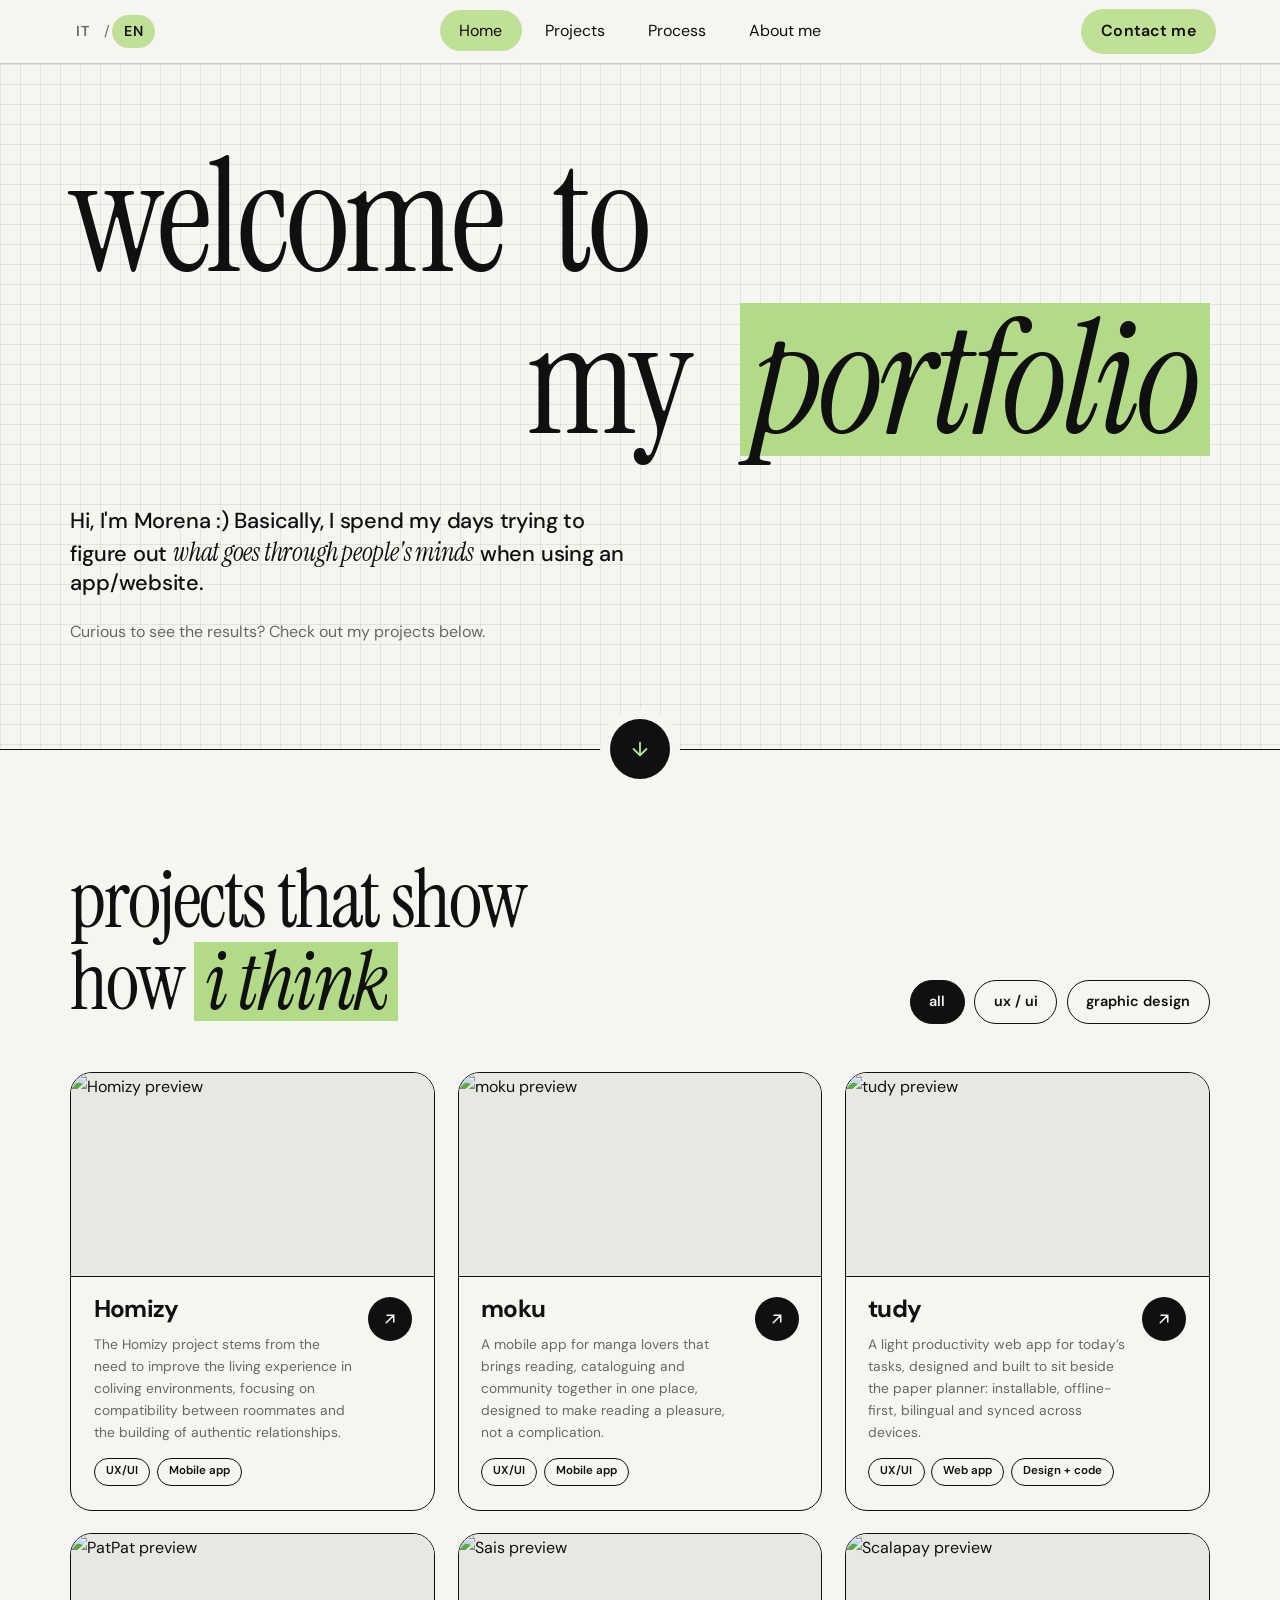
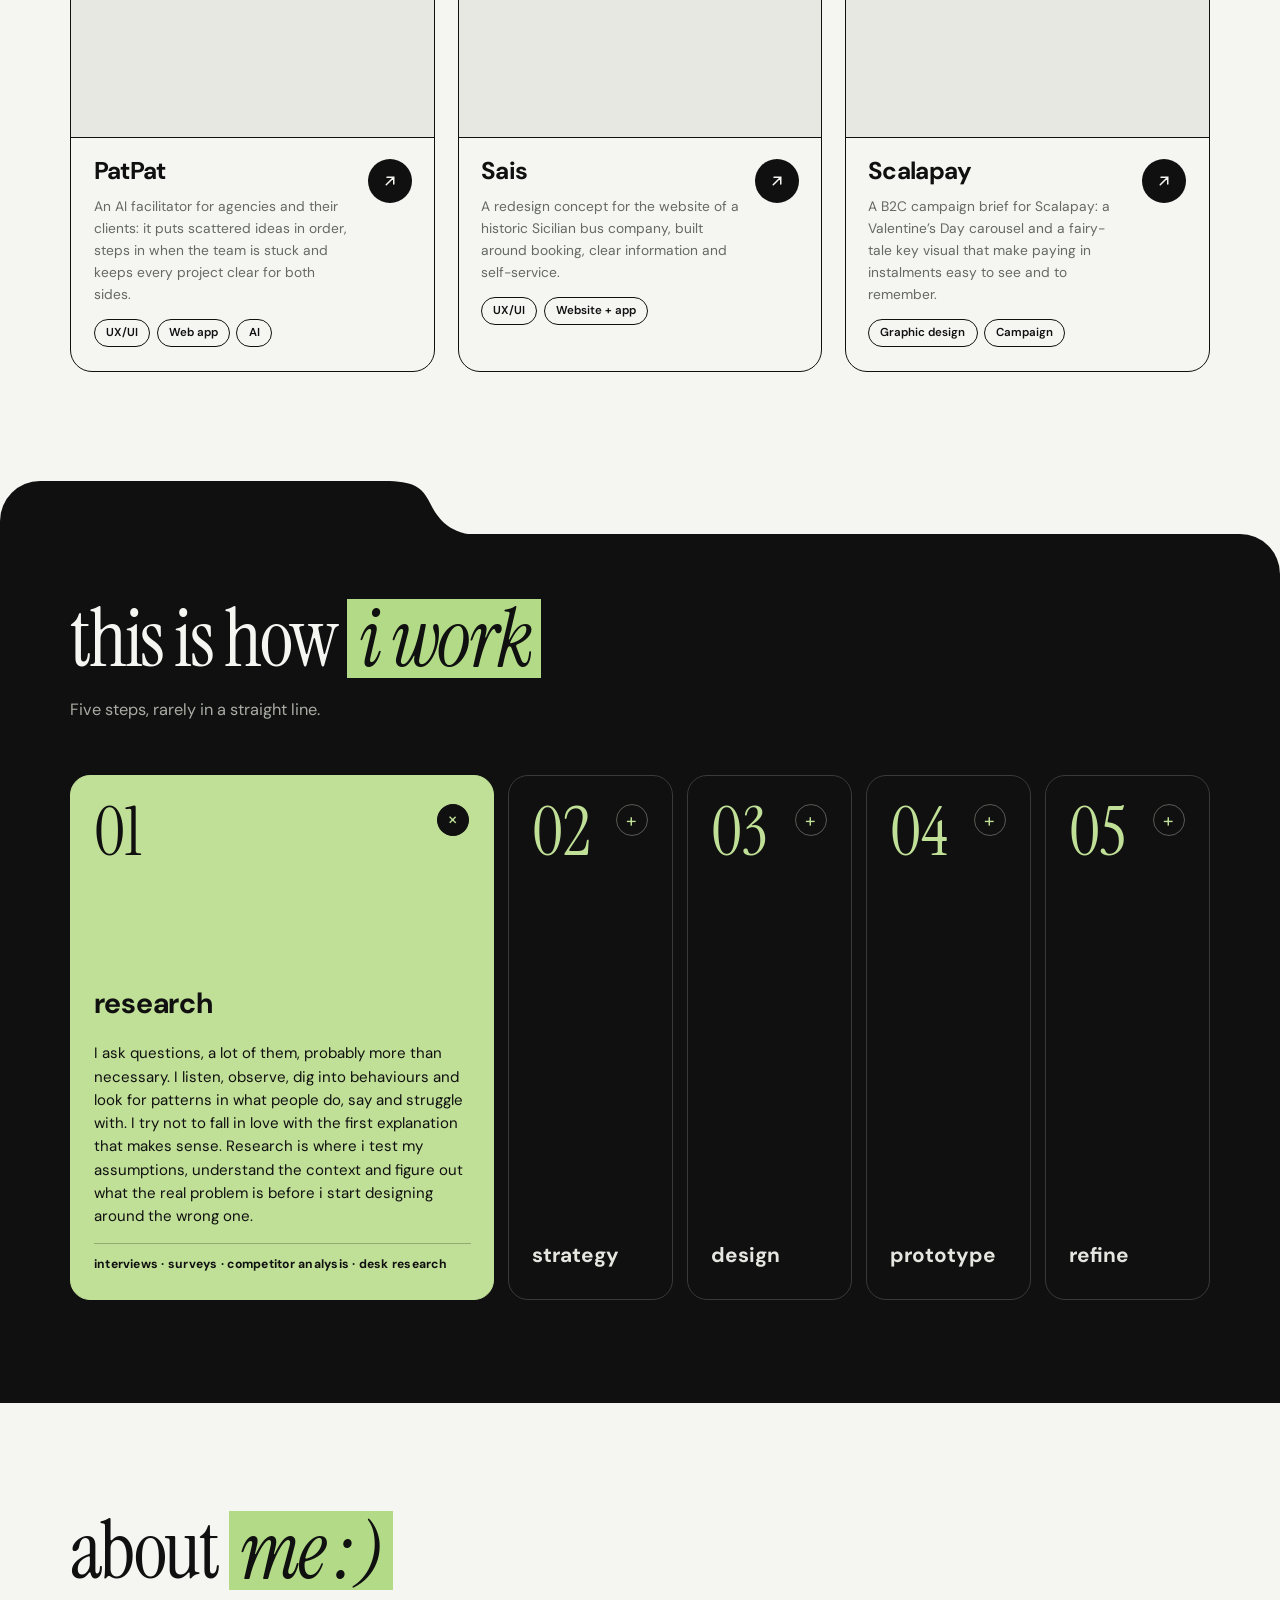
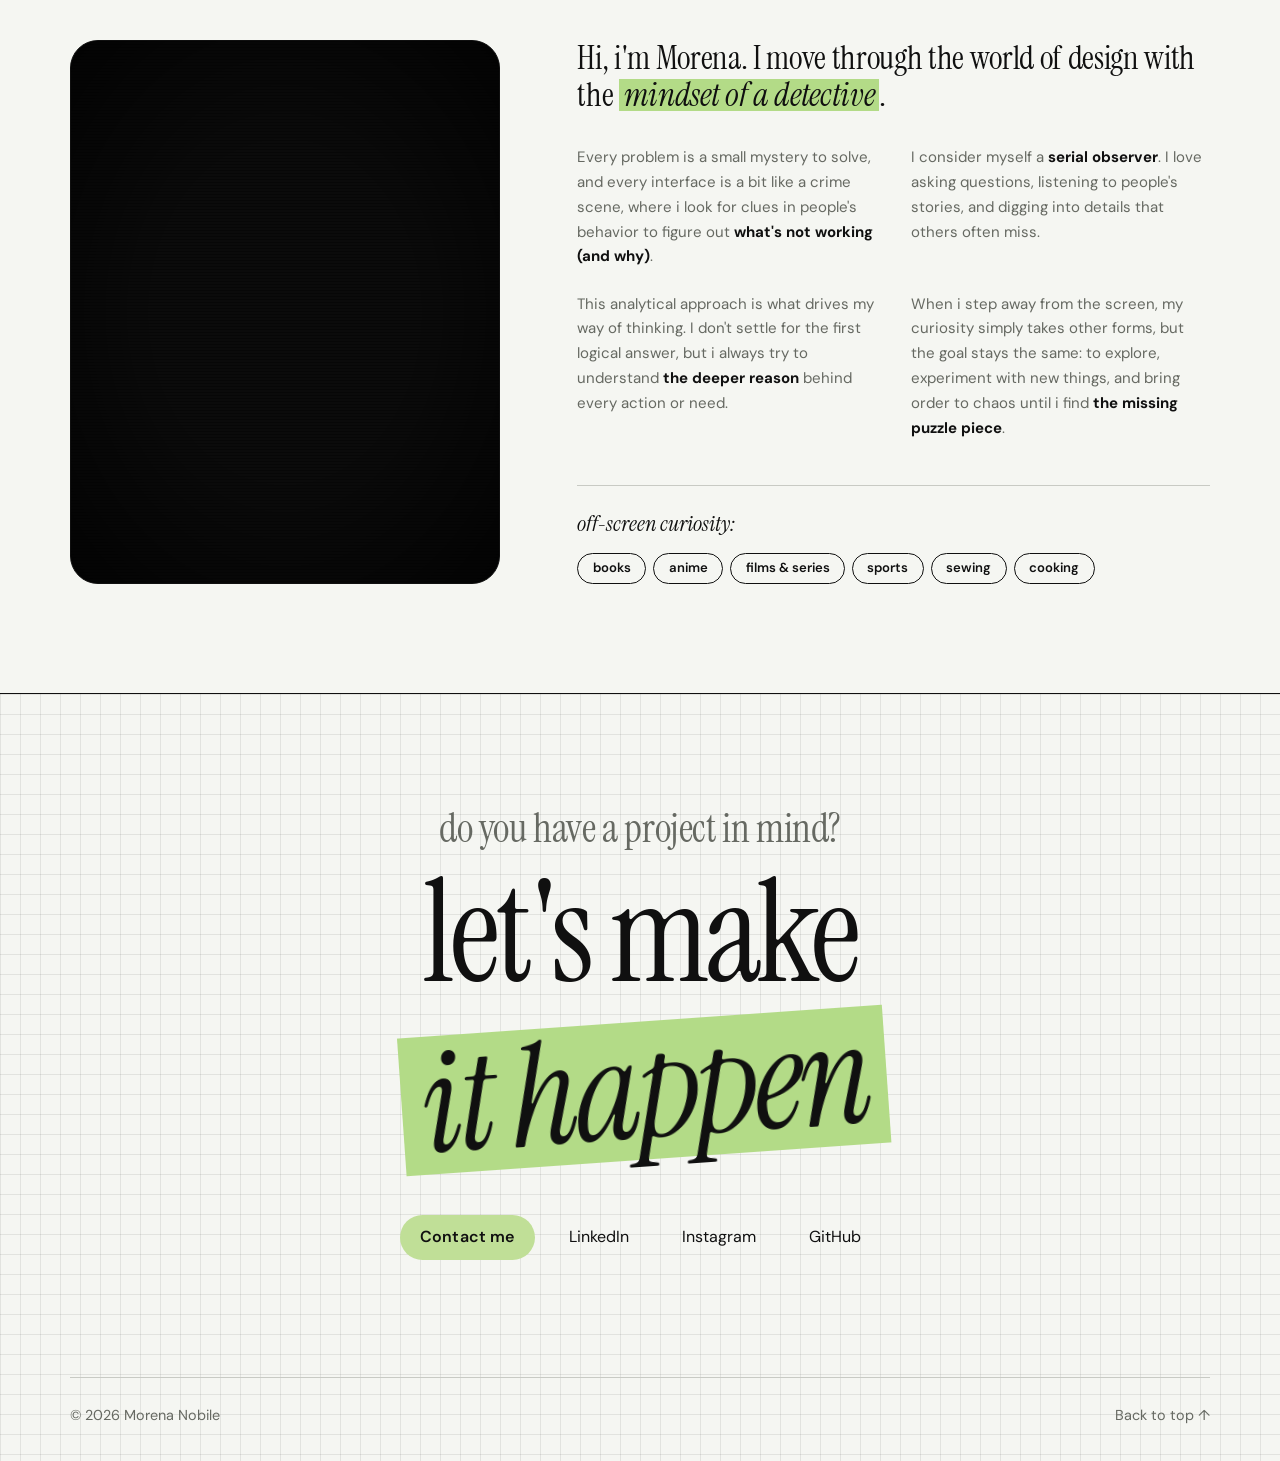
==== index.html @ b13e0099 "Add files via upload" ====
<!doctype html>
<html lang="en">

<head>
  <meta charset="utf-8">
  <meta name="viewport" content="width=device-width, initial-scale=1">
  <meta name="description" content="Morena Nobile's portfolio, UX/UI Designer." data-it-content="Portfolio di Morena Nobile, UX/UI Designer.">
  <title data-it="Morena Nobile — UX/UI Designer">Morena Nobile — UX/UI Designer</title>
  <link rel="preconnect" href="https://fonts.googleapis.com">
  <link rel="preconnect" href="https://fonts.gstatic.com" crossorigin>
  <link
    href="https://fonts.googleapis.com/css2?family=DM+Sans:ital,opsz,wght@0,9..40,100..1000;1,9..40,100..1000&family=Instrument+Serif:ital@0;1&family=Playfair+Display:ital,wght@0,400..900;1,400..900&display=swap"
    rel="stylesheet">
  <link rel="stylesheet" href="style.css">
  <script src="lang.js"></script>
  <script src="script.js" defer></script>
</head>

<body id="top" class="home">
  <a class="skip-link" href="#main" data-it="Vai al contenuto">Skip to content</a>

  <header class="site-header">
    <nav aria-label="Main navigation" data-it-aria-label="Navigazione principale">
      <a href="#top" class="is-active">Home</a>
      <a href="#work" data-it="Progetti">Projects</a>
      <a href="#process" data-it="Processo">Process</a>
      <a href="#about" data-it="Chi sono">About me</a>
    </nav>
    <a href="contact.html" class="button button-small" data-it="Contattami">Contact me</a>
  </header>

  <main id="main">

    <!-- ==================== HERO ==================== -->
    <section class="h-hero" aria-labelledby="hero-title">
      <h1 id="hero-title">
        <span class="h-line" data-it="benvenuti nel">welcome to</span>
        <span class="h-line h-line--right" data-it="mio &lt;span class=&quot;h-mark&quot;&gt;portfolio&lt;/span&gt;">my <span class="h-mark">portfolio</span></span>
      </h1>

      <div class="h-hero-sub">
        <p class="h-lead" data-it="Ciao, sono Morena :) In pratica passo le giornate a cercare di capire &lt;em&gt;cosa passa per la testa delle persone&lt;/em&gt; quando usano un&#x27;app o un sito.">Hi, I'm Morena :) Basically, I spend my days trying to figure out <em>what goes through
            people's minds</em> when using an app/website.</p>
        <p class="h-small" data-it="Vuoi vedere i risultati? Dai un&#x27;occhiata ai miei progetti qui sotto.">Curious to see the results? Check out my projects below.</p>
      </div>

      <a href="#work" class="h-scroll" aria-label="Go to projects" data-it-aria-label="Vai ai progetti">
        <svg viewBox="0 0 24 24" fill="none" stroke="currentColor" stroke-width="2" stroke-linecap="round"
          stroke-linejoin="round" aria-hidden="true">
          <path d="M12 5v14M5 12l7 7 7-7" />
        </svg>
      </a>
    </section>

    <!-- ==================== PROGETTI ==================== -->
    <section class="h-projects" id="work" aria-labelledby="work-title">
      <div class="h-head h-reveal">
        <h2 class="h-title" id="work-title" data-it="progetti che mostrano&lt;br&gt;come &lt;span class=&quot;h-mark&quot;&gt;penso&lt;/span&gt;">projects that show<br>how <span class="h-mark">i think</span></h2>
        <div class="h-filters" role="group" aria-label="Filter projects" data-it-aria-label="Filtra i progetti">
          <button class="h-filter is-active" data-filter="all" aria-pressed="true" data-it="tutti">all</button>
          <button class="h-filter" data-filter="ux-ui" aria-pressed="false">ux / ui</button>
          <button class="h-filter" data-filter="graphic-design" aria-pressed="false">graphic design</button>
        </div>
      </div>

      <div class="h-grid">
        <!-- 1. Homizy -->
        <a class="h-card h-reveal" href="project-detail.html" data-category="ux-ui">
          <div class="h-card-media"><img src="assets/homizy.webp" alt="Homizy preview" data-it-alt="Anteprima Homizy" loading="lazy"></div>
          <div class="h-card-info">
            <div>
              <h3>Homizy</h3>
              <p data-it="Il progetto Homizy nasce dall&#x27;esigenza di migliorare l&#x27;esperienza abitativa negli spazi di coliving, puntando sulla compatibilità tra coinquilini e sulla costruzione di relazioni autentiche.">The Homizy project stems from the need to improve the living experience in coliving environments,
                focusing on compatibility between roommates and the building of authentic relationships.</p>
              <div class="h-tags"><span>UX/UI</span><span data-it="App mobile">Mobile app</span></div>
            </div>
            <span class="h-arrow" aria-hidden="true"><svg viewBox="0 0 24 24" fill="none" stroke="currentColor"
                stroke-width="2" stroke-linecap="round"><path d="M7 17 17 7M8 7h9v9" /></svg></span>
          </div>
        </a>

        <!-- 2. moku -->
        <a class="h-card h-reveal" href="moku-detail.html" data-category="ux-ui">
          <div class="h-card-media"><img src="assets/moku.webp" alt="moku preview" data-it-alt="Anteprima moku" loading="lazy"></div>
          <div class="h-card-info">
            <div>
              <h3>moku</h3>
              <p data-it="Un&#x27;app mobile per gli amanti dei manga che riunisce lettura, catalogazione e community in un unico posto, pensata per rendere la lettura un piacere, non una complicazione.">A mobile app for manga lovers that brings reading, cataloguing and community together in one place,
                designed to make reading a pleasure, not a complication.</p>
              <div class="h-tags"><span>UX/UI</span><span data-it="App mobile">Mobile app</span></div>
            </div>
            <span class="h-arrow" aria-hidden="true"><svg viewBox="0 0 24 24" fill="none" stroke="currentColor"
                stroke-width="2" stroke-linecap="round"><path d="M7 17 17 7M8 7h9v9" /></svg></span>
          </div>
        </a>

        <!-- 3. tudy -->
        <a class="h-card h-reveal" href="tudy-detail.html" data-category="ux-ui">
          <div class="h-card-media"><img src="assets/tudy.webp" alt="tudy preview" data-it-alt="Anteprima tudy" loading="lazy"></div>
          <div class="h-card-info">
            <div>
              <h3>tudy</h3>
              <p data-it="Una web app leggera per le attività della giornata, progettata e sviluppata per affiancare l&#x27;agenda cartacea: installabile, offline-first, bilingue e sincronizzata su tutti i dispositivi.">A light productivity web app for today’s tasks, designed and built to sit beside the paper planner:
                installable, offline-first, bilingual and synced across devices.</p>
              <div class="h-tags"><span>UX/UI</span><span>Web app</span><span data-it="Design + codice">Design + code</span></div>
            </div>
            <span class="h-arrow" aria-hidden="true"><svg viewBox="0 0 24 24" fill="none" stroke="currentColor"
                stroke-width="2" stroke-linecap="round"><path d="M7 17 17 7M8 7h9v9" /></svg></span>
          </div>
        </a>

        <!-- 4. PatPat -->
        <a class="h-card h-reveal" href="patpat-detail.html" data-category="ux-ui">
          <div class="h-card-media"><img src="assets/patpat.webp" alt="PatPat preview" data-it-alt="Anteprima PatPat" loading="lazy"></div>
          <div class="h-card-info">
            <div>
              <h3>PatPat</h3>
              <p data-it="Un facilitatore AI per agenzie e clienti: mette in ordine le idee sparse, interviene quando il team è bloccato e mantiene ogni progetto chiaro per entrambe le parti.">An AI facilitator for agencies and their clients: it puts scattered ideas in order, steps in when the
                team is stuck and keeps every project clear for both sides.</p>
              <div class="h-tags"><span>UX/UI</span><span>Web app</span><span>AI</span></div>
            </div>
            <span class="h-arrow" aria-hidden="true"><svg viewBox="0 0 24 24" fill="none" stroke="currentColor"
                stroke-width="2" stroke-linecap="round"><path d="M7 17 17 7M8 7h9v9" /></svg></span>
          </div>
        </a>

        <!-- 5. Sais -->
        <a class="h-card h-reveal" href="sais-detail.html" data-category="ux-ui">
          <div class="h-card-media"><img src="assets/sais.webp" alt="Sais preview" data-it-alt="Anteprima Sais" loading="lazy"></div>
          <div class="h-card-info">
            <div>
              <h3>Sais</h3>
              <p data-it="Un concept di redesign per il sito di una storica azienda siciliana di autobus, costruito attorno a prenotazione, informazioni chiare e self-service.">A redesign concept for the website of a historic Sicilian bus company, built around booking, clear
                information and self-service.</p>
              <div class="h-tags"><span>UX/UI</span><span data-it="Sito + app">Website + app</span></div>
            </div>
            <span class="h-arrow" aria-hidden="true"><svg viewBox="0 0 24 24" fill="none" stroke="currentColor"
                stroke-width="2" stroke-linecap="round"><path d="M7 17 17 7M8 7h9v9" /></svg></span>
          </div>
        </a>

        <!-- 6. Scalapay -->
        <a class="h-card h-reveal" href="scalapay-detail.html" data-category="graphic-design">
          <div class="h-card-media"><img src="assets/scalapay.webp" alt="Scalapay preview" data-it-alt="Anteprima Scalapay" loading="lazy"></div>
          <div class="h-card-info">
            <div>
              <h3>Scalapay</h3>
              <p data-it="Un brief per una campagna B2C di Scalapay: un carosello per San Valentino e un key visual fiabesco che rendono il pagamento a rate facile da vedere e da ricordare.">A B2C campaign brief for Scalapay: a Valentine’s Day carousel and a fairy-tale key visual that make
                paying in instalments easy to see and to remember.</p>
              <div class="h-tags"><span>Graphic design</span><span data-it="Campagna">Campaign</span></div>
            </div>
            <span class="h-arrow" aria-hidden="true"><svg viewBox="0 0 24 24" fill="none" stroke="currentColor"
                stroke-width="2" stroke-linecap="round"><path d="M7 17 17 7M8 7h9v9" /></svg></span>
          </div>
        </a>
      </div>
    </section>

    <!-- ==================== PROCESSO ==================== -->
    <div class="h-process-wrap" id="process">
      <div class="h-folder-tab" aria-hidden="true"><svg viewBox="0 0 96 54" preserveAspectRatio="none"><path d="M0 0C30 0 38 6 46 22S66 54 96 54H0Z"/></svg></div>
      <section class="h-process" aria-labelledby="process-title">
        <h2 class="h-title h-reveal" id="process-title" data-it="ecco come &lt;span class=&quot;h-mark&quot;&gt;lavoro&lt;/span&gt;">this is how <span class="h-mark">i work</span></h2>
        <p class="h-process-lead h-reveal" data-it="Cinque passaggi, quasi mai in linea retta.">Five steps, rarely in a straight line.</p>

        <div class="h-steps">
          <button class="h-step is-open" aria-expanded="true">
            <span class="h-step-icon" aria-hidden="true">+</span>
            <span class="h-step-num">01</span>
            <span class="h-step-body">
              <span class="h-step-name" data-it="ricerca">research</span>
              <span class="h-step-text" data-it="Faccio domande, tante, probabilmente più del necessario. Ascolto, osservo, scavo nei comportamenti e cerco schemi in quello che le persone fanno, dicono e in ciò che le mette in difficoltà. Cerco di non innamorarmi della prima spiegazione che sembra avere senso. La ricerca è il momento in cui metto alla prova le mie ipotesi, capisco il contesto e scopro qual è il vero problema, prima di iniziare a progettare attorno a quello sbagliato.">I ask questions, a lot of them, probably more than necessary. I listen,
                observe, dig into behaviours and look for patterns in what people do, say and struggle with. I try not
                to fall in love with the first explanation that makes sense. Research is where i test my assumptions,
                understand the context and figure out what the real problem is before i start designing around the
                wrong one.</span>
              <span class="h-step-tools" data-it="interviste · survey · analisi dei competitor · desk research">interviews · surveys · competitor analysis · desk research</span>
            </span>
          </button>

          <button class="h-step" aria-expanded="false">
            <span class="h-step-icon" aria-hidden="true">+</span>
            <span class="h-step-num">02</span>
            <span class="h-step-body">
              <span class="h-step-name" data-it="strategia">strategy</span>
              <span class="h-step-text" data-it="Trasformo informazioni confuse in una direzione sensata. Collego i risultati della ricerca, gli obiettivi di business e i bisogni delle persone, poi definisco le priorità, così che ogni decisione del progetto abbia un perché. È qui che smetto di raccogliere informazioni e comincio a fare scelte. Perché “basta che sia carino” può far parte del lavoro, ma di sicuro non è una strategia.">I turn messy information into a direction that makes sense. I connect
                research findings, business goals and user needs, then define priorities so the project has a reason
                behind every decision. This is where i stop collecting information and start making choices. Because
                “just make it pretty” can be part of the job, but it is definitely not a strategy.</span>
              <span class="h-step-tools" data-it="personas · user journey · architettura dell&#x27;informazione · priorità">personas · user journeys · information architecture · priorities</span>
            </span>
          </button>

          <button class="h-step" aria-expanded="false">
            <span class="h-step-icon" aria-hidden="true">+</span>
            <span class="h-step-num">03</span>
            <span class="h-step-body">
              <span class="h-step-name">design</span>
              <span class="h-step-text" data-it="Trasformo le idee in qualcosa che le persone possono usare. Creo wireframe, sistemi visivi e interfacce, rifinendo struttura, gerarchia e dettagli finché tutto non risulta coerente e intenzionale. Mi importa dell&#x27;usabilità, ma mi importa anche di come appaiono le cose. Quindi sì, voglio che funzioni bene, ma voglio anche che sia curato.">I turn ideas into something people can use. I create wireframes, visual
                systems and interfaces, refining structure, hierarchy and details until everything feels coherent and
                intentional. I care about usability, but i also care about how things look. So yes, i want it to work
                well, but i also want it to feel polished.</span>
              <span class="h-step-tools" data-it="wireframe · UI design · design system · brand e illustrazione">wireframes · UI design · design systems · brand &amp; illustration</span>
            </span>
          </button>

          <button class="h-step" aria-expanded="false">
            <span class="h-step-icon" aria-hidden="true">+</span>
            <span class="h-step-num">04</span>
            <span class="h-step-body">
              <span class="h-step-name" data-it="prototipo">prototype</span>
              <span class="h-step-text" data-it="Trasformo schermate statiche in qualcosa che le persone possono cliccare, esplorare e mettere in discussione. Costruisco prototipi interattivi per testare flussi, interazioni e ipotesi chiave con utenti reali, prima di considerare qualsiasi cosa finita. Di solito è la fase in cui le persone trovano proprio le cose che ero assolutamente convinta avessero perfettamente senso. Ed è esattamente lo scopo. E a volte il prototipo diventa la cosa vera: so anche svilupparlo in codice.">I turn static screens into something people can click, explore and question.
                I build interactive prototypes to test flows, interactions and key assumptions with real users before
                treating anything as finished. This is usually the part where people find the things i was absolutely
                convinced made perfect sense. Which is exactly the point. And sometimes the prototype becomes the real thing: I can build it in code too.</span>
              <span class="h-step-tools" data-it="prototipi Figma · test di usabilità · front-end (HTML/CSS/JS)">Figma prototypes · usability testing · front-end (HTML/CSS/JS)</span>
            </span>
          </button>

          <button class="h-step" aria-expanded="false">
            <span class="h-step-icon" aria-hidden="true">+</span>
            <span class="h-step-num">05</span>
            <span class="h-step-body">
              <span class="h-step-name" data-it="rifinitura">refine</span>
              <span class="h-step-text" data-it="Torno indietro, sistemo quello che non funziona e rifinisco quello che funziona. Perfeziono interazioni, layout e dettagli visivi in base ai feedback, ai test e a tutto ciò che ho notato lungo il percorso. Poi mi fisso su spaziature, allineamenti e minuscoli dettagli che nessuno mi ha chiesto di curare, finché il risultato non sembra intenzionale e non semplicemente finito.">I go back, fix what is not working and polish what is. I refine interactions,
                layouts and visual details based on feedback, testing and everything i noticed along the way. Then I
                obsess over spacing, alignment and tiny details nobody specifically asked me to care about, until the
                whole thing feels intentional rather than merely finished.</span>
              <span class="h-step-tools" data-it="iterazioni · cicli di feedback · controlli di accessibilità · dettagli">iterations · feedback loops · accessibility checks · details</span>
            </span>
          </button>
        </div>
      </section>
    </div>

    <!-- ==================== ABOUT ==================== -->
    <section class="h-about" id="about" aria-labelledby="about-title">
      <h2 class="h-title h-reveal" id="about-title" data-it="chi &lt;span class=&quot;h-mark&quot;&gt;sono :)&lt;/span&gt;">about <span class="h-mark">me :)</span></h2>

      <div class="h-about-cols">
        <!-- FOTO TEMPORANEA: quando hai la nuova foto, sostituisci tutto il blocco "h-photo-error" con:
             <img src="assets/foto.png" alt="Morena Nobile">  e togli la classe "is-error" qui sotto -->
        <div class="h-photo h-reveal is-error">
          <div class="h-photo-error" role="img" aria-label="Photo coming soon" data-it-aria-label="Foto in arrivo">
            <canvas class="h-glitch-canvas" aria-hidden="true"></canvas>
          </div>
        </div>

        <div class="h-about-copy h-reveal">
          <p class="h-quote" data-it="Ciao, sono Morena. Mi muovo nel mondo del design con la &lt;span class=&quot;h-mark&quot;&gt;mentalità di una detective&lt;/span&gt;.">Hi, i'm Morena. I move through the world of design with the <span class="h-mark">mindset
              of a detective</span>.</p>

          <div class="h-about-body">
            <p data-it="Ogni problema è un piccolo mistero da risolvere e ogni interfaccia è un po&#x27; come una scena del crimine, dove cerco indizi nel comportamento delle persone per capire &lt;strong&gt;cosa non funziona (e perché)&lt;/strong&gt;.">Every problem is a small mystery to solve, and every interface is a bit like a crime scene, where i look
              for clues in people's behavior to figure out <strong>what's not working (and why)</strong>.</p>
            <p data-it="Mi considero un&#x27;&lt;strong&gt;osservatrice seriale&lt;/strong&gt;. Amo fare domande, ascoltare le storie delle persone e scavare nei dettagli che spesso sfuggono agli altri.">I consider myself a <strong>serial observer</strong>. I love asking questions, listening to people's
              stories, and digging into details that others often miss.</p>
            <p data-it="Questo approccio analitico è ciò che guida il mio modo di pensare. Non mi accontento della prima risposta logica, ma cerco sempre di capire &lt;strong&gt;il motivo più profondo&lt;/strong&gt; dietro ogni azione o bisogno.">This analytical approach is what drives my way of thinking. I don't settle for the first logical answer,
              but i always try to understand <strong>the deeper reason</strong> behind every action or need.</p>
            <p data-it="Quando mi allontano dallo schermo, la mia curiosità prende semplicemente altre forme, ma l&#x27;obiettivo resta lo stesso: esplorare, sperimentare cose nuove e mettere ordine nel caos finché non trovo &lt;strong&gt;il pezzo mancante del puzzle&lt;/strong&gt;.">When i step away from the screen, my curiosity simply takes other forms, but the goal stays the same: to
              explore, experiment with new things, and bring order to chaos until i find <strong>the missing puzzle
                piece</strong>.</p>
          </div>

          <div class="h-curious">
            <p class="h-curious-label" data-it="curiosità fuori dallo schermo:">off-screen curiosity:</p>
            <ul class="h-chips">
              <li data-it="libri">books</li>
              <li>anime</li>
              <li data-it="film e serie">films &amp; series</li>
              <li data-it="sport">sports</li>
              <li data-it="cucito">sewing</li>
              <li data-it="cucina">cooking</li>
            </ul>
          </div>
        </div>
      </div>
    </section>

    <!-- ==================== CONTATTI ==================== -->
    <section class="h-contact" id="contact" aria-labelledby="contact-title">
      <h2 id="contact-title" class="h-reveal">
        <span class="h-contact-ask" style="display:block" data-it="hai un progetto in mente?">do you have a project in mind?</span>
        <span class="h-contact-big" style="display:block" data-it="realizziamolo&lt;br&gt;&lt;span class=&quot;h-mark&quot;&gt;insieme&lt;/span&gt;">let's make<br><span class="h-mark">it happen</span></span>
      </h2>

      <div class="h-contact-row h-reveal">
        <a href="contact.html" class="button button-small button-dark" data-it="Contattami">Contact me</a>
        <a class="h-social" href="https://www.linkedin.com/in/morenanobile8/" target="_blank" rel="noopener">LinkedIn</a>
        <a class="h-social" href="https://www.instagram.com/morena.psd/" target="_blank" rel="noopener">Instagram</a>
        <a class="h-social" href="https://github.com/marlena08" target="_blank" rel="noopener">GitHub</a>
      </div>

      <footer class="h-footer">
        <span>© 2026 Morena Nobile</span>
        <a href="#top" data-it="Torna su ↑">Back to top ↑</a>
      </footer>
    </section>
  </main>

  <script>
    document.addEventListener("DOMContentLoaded", () => {
      /* ---- Filtri progetti ---- */
      const filters = document.querySelectorAll(".h-filter");
      const cards = document.querySelectorAll(".h-card");
      filters.forEach(btn => {
        btn.addEventListener("click", () => {
          const cat = btn.dataset.filter;
          filters.forEach(b => {
            b.classList.toggle("is-active", b === btn);
            b.setAttribute("aria-pressed", b === btn);
          });
          cards.forEach(card => {
            card.hidden = !(cat === "all" || card.dataset.category === cat);
          });
        });
      });

      /* ---- Step del processo: si aprono al passaggio del mouse (o al click/tap) ---- */
      const steps = document.querySelectorAll(".h-step");
      const canHover = window.matchMedia("(hover: hover) and (min-width: 901px)");
      function openStep(step) {
        steps.forEach(s => {
          const open = s === step;
          s.classList.toggle("is-open", open);
          s.setAttribute("aria-expanded", open);
        });
      }
      steps.forEach(step => {
        step.addEventListener("mouseenter", () => { if (canHover.matches) openStep(step); });
        step.addEventListener("focus", () => openStep(step));
        step.addEventListener("click", () => openStep(step));
      });

      /* ---- Hero: l'evidenziatore verde segue la parola sotto il mouse ---- */
      const heroTitle = document.querySelector(".h-hero h1");
      if (heroTitle) {
        const hl = document.createElement("span");
        hl.className = "h-hl";
        hl.setAttribute("aria-hidden", "true");
        heroTitle.appendChild(hl);
        let words = [], home = null, ready = false;

        function wrapWords() {
          heroTitle.querySelectorAll(".h-line").forEach(line => {
            [...line.childNodes].forEach(node => {
              if (node.nodeType === 3) {
                const parts = node.textContent.split(/(\s+)/);
                const frag = document.createDocumentFragment();
                parts.forEach(p => {
                  if (!p) return;
                  if (/^\s+$/.test(p)) { frag.appendChild(document.createTextNode(p)); return; }
                  const s = document.createElement("span");
                  s.className = "w";
                  s.textContent = p;
                  frag.appendChild(s);
                });
                node.replaceWith(frag);
              } else if (node.nodeType === 1 && !node.classList.contains("w")) {
                node.classList.add("w");
              }
            });
          });
          words = [...heroTitle.querySelectorAll(".w")];
          home = heroTitle.querySelector(".h-mark") || words[words.length - 1];
          words.forEach(w => {
            w.addEventListener("mouseenter", () => moveTo(w));
            w.addEventListener("click", () => moveTo(w));
          });
        }

        function rectOf(w) {
          const fs = parseFloat(getComputedStyle(heroTitle).fontSize);
          const padX = fs * 0.08;
          let x = 0, y = 0, el = w;
          while (el && el !== heroTitle) { x += el.offsetLeft; y += el.offsetTop; el = el.offsetParent; }
          if (w.classList.contains("h-mark")) {
            return { left: x, top: y, width: w.offsetWidth, height: w.offsetHeight };
          }
          return { left: x - padX, top: y + fs * 0.06, width: w.offsetWidth + padX * 2, height: fs * 0.98 };
        }

        function moveTo(w, widthOverride) {
          if (!w || !ready && widthOverride === undefined) return;
          const r = rectOf(w);
          hl.style.left = r.left + "px";
          hl.style.top = r.top + "px";
          hl.style.height = r.height + "px";
          hl.style.width = (widthOverride !== undefined ? widthOverride : r.width) + "px";
        }

        wrapWords();
        heroTitle.addEventListener("mouseleave", () => moveTo(home));
        window.addEventListener("resize", () => moveTo(home));

        // entrata: il verde si "stende" sotto portfolio dopo che il titolo è salito
        const reduce = window.matchMedia("(prefers-reduced-motion: reduce)").matches;
        moveTo(home, 0);
        setTimeout(() => {
          hl.classList.add("is-wipe");
          ready = true;
          moveTo(home);
          setTimeout(() => hl.classList.remove("is-wipe"), 800);
        }, reduce ? 0 : 850);

        // cambio lingua: il testo viene riscritto, quindi ricreo le parole
        document.addEventListener("langchange", () => {
          if (!heroTitle.contains(hl)) heroTitle.appendChild(hl);
          wrapWords();
          if (ready) moveTo(home);
        });
        if (document.fonts && document.fonts.ready) document.fonts.ready.then(() => { if (ready) moveTo(home); });
      }

      /* ---- Foto temporanea: schermo "corrotto" in stile glitch ---- */
      const glitchBox = document.querySelector(".h-photo-error");
      const glitchCv = glitchBox && glitchBox.querySelector("canvas");
      if (glitchCv) {
        const g = glitchCv.getContext("2d");
        const CH = "ABCDEFGHIJKLMNOPQRSTUVWXYZ0123456789#;:,./*=+-_&%$@!?<>";
        const still = window.matchMedia("(prefers-reduced-motion: reduce)").matches;
        let W = 0, H = 0, dpr = 1, rows = [], bars = [], lastLayout = 0, visible = true;
        const rnd = (a, b) => a + Math.random() * (b - a);
        const pick = () => CH[Math.floor(Math.random() * CH.length)];
        const line = n => Array.from({ length: n }, () => (Math.random() < .08 ? " " : pick())).join("");

        function size() {
          dpr = Math.min(window.devicePixelRatio || 1, 2);
          W = glitchBox.clientWidth; H = glitchBox.clientHeight;
          glitchCv.width = W * dpr; glitchCv.height = H * dpr;
          glitchCv.style.width = W + "px"; glitchCv.style.height = H + "px";
          g.setTransform(dpr, 0, 0, dpr, 0, 0);
          layout();
        }
        function layout() {
          const fs = Math.max(9, Math.round(W / 38));
          const cols = Math.floor((W - 24) / (fs * .62));
          rows = [];
          const nRows = Math.floor(rnd(.28, .42) * H / (fs * 1.15));
          for (let i = 0; i < nRows; i++) rows.push({ t: line(Math.floor(cols * rnd(.35, 1))), fs });
          bars = [];
          let y = 18 + nRows * fs * 1.15 + rnd(4, 18);
          while (y < H - 30) {
            const hgt = rnd(12, 36), w = rnd(.12, .96) * (W - 24);
            bars.push({ y, h: hgt, w, step: Math.random() < .35 ? rnd(-.25, .25) * W : 0 });
            y += hgt + (Math.random() < .55 ? 0 : rnd(3, 16));
          }
          lastLayout = performance.now();
        }
        function draw(now) {
          g.fillStyle = "#0b0b0b"; g.fillRect(0, 0, W, H);
          const flick = Math.random() < .06;
          // righe di caratteri corrotti
          rows.forEach((r, i) => {
            if (Math.random() < .25) {
              const a = r.t.split(""); for (let k = 0; k < 6; k++) a[Math.floor(Math.random() * a.length)] = pick(); r.t = a.join("");
            }
            g.font = "600 " + r.fs + "px ui-monospace, Menlo, Consolas, monospace";
            g.fillStyle = flick ? "rgba(255,255,255,.95)" : "rgba(230,230,230," + rnd(.65, .9) + ")";
            const off = Math.random() < .05 ? rnd(-30, 30) : 0;
            g.fillText(r.t, 12 + off, 14 + (i + 1) * r.fs * 1.15);
          });
          // blocchi bianchi a gradini
          bars.forEach(b => {
            if (Math.random() < .12) b.w = Math.max(20, Math.min(W - 24, b.w + rnd(-60, 60)));
            const off = Math.random() < .04 ? rnd(-40, 40) : 0;
            g.fillStyle = "rgba(240,240,236," + (flick ? 1 : rnd(.85, 1)) + ")";
            g.fillRect(12 + off, b.y, b.w, b.h);
            if (b.step) g.fillRect(12 + off, b.y + b.h * .5, Math.max(10, b.w + b.step), b.h * .5);
          });
          // ogni tanto una fetta si sposta di lato
          if (Math.random() < .12) {
            const sy = rnd(0, H), sh = rnd(6, 40), dx = rnd(-50, 50);
            g.drawImage(glitchCv, 0, sy * dpr, W * dpr, sh * dpr, dx, sy, W, sh);
          }
          if (now - lastLayout > rnd(1400, 2600)) layout();
        }
        let last = 0;
        function loop(now) {
          if (visible && now - last > 110) { draw(now); last = now; }
          requestAnimationFrame(loop);
        }
        size();
        window.addEventListener("resize", size);
        if ("IntersectionObserver" in window) {
          new IntersectionObserver(es => { visible = es[0].isIntersecting; }).observe(glitchBox);
        }
        if (still) draw(0); else requestAnimationFrame(loop);
      }

      /* ---- Voce attiva nella navbar in base alla sezione ---- */
      const navLinks = document.querySelectorAll(".site-header nav a");
      const sections = ["top", "work", "process", "about"].map(id =>
        id === "top" ? document.querySelector(".h-hero") : document.getElementById(id));
      function setActive() {
        const y = window.scrollY + window.innerHeight * 0.35;
        let idx = 0;
        sections.forEach((s, i) => { if (s && s.getBoundingClientRect().top + window.scrollY <= y) idx = i; });
        navLinks.forEach((a, i) => a.classList.toggle("is-active", i === idx));
      }
      window.addEventListener("scroll", setActive, { passive: true });
      setActive();

      /* ---- Comparsa morbida allo scroll ---- */
      const reveals = document.querySelectorAll(".h-reveal");
      if ("IntersectionObserver" in window) {
        const io = new IntersectionObserver(entries => {
          entries.forEach(e => { if (e.isIntersecting) { e.target.classList.add("is-in"); io.unobserve(e.target); } });
        }, { threshold: 0.12, rootMargin: "0px 0px -40px 0px" });
        reveals.forEach(el => io.observe(el));
      } else {
        reveals.forEach(el => el.classList.add("is-in"));
      }
    });
  </script>
</body>

</html>
---- style.css ----
@import url('https://fonts.googleapis.com/css2?family=DM+Sans:wght@300;400;500;600&family=Instrument+Serif:ital@0;1&family=Inter:wght@300;400;500;600&family=Pixelify+Sans:wght@400..700&family=Yellowtail&display=swap');

:root {
  --ink: #101010;
  --paper: #f5f6f2;
  --green: #c0df97;
  --green-dark: #9fc76b;
  --line: #c8cac4;
  --muted: #666962;
  --white: #fff;
  --radius: 22px
}

/* Animazione di ingresso e movimento allo scroll della sola hero */
.hero {
  --hero-scroll-progress: 0;
  overflow: hidden;
}

.hero.hero-motion-ready .hero-copy {
  transform: translate3d(0,
      calc(var(--hero-scroll-progress) * -42px),
      0);
  will-change: transform;
}

.hero.hero-motion-ready h1,
.hero.hero-motion-ready .hero-tagline,
.hero.hero-motion-ready .hero-divider,
.hero.hero-motion-ready .hero-description {
  opacity: 0;
  transform: translateY(34px);
  transition:
    opacity 0.8s cubic-bezier(.22, 1, .36, 1),
    transform 0.8s cubic-bezier(.22, 1, .36, 1);
}

.hero.hero-motion-ready h1 {
  transform: translateY(42px) scale(.97);
}

.hero.hero-motion-ready .hero-tagline {
  transition-delay: 0.22s;
}

.hero.hero-motion-ready .hero-divider {
  transition-delay: 0.38s;
}

.hero.hero-motion-ready .hero-description {
  transition-delay: 0.5s;
}

.hero.hero-motion-visible h1,
.hero.hero-motion-visible .hero-tagline,
.hero.hero-motion-visible .hero-divider,
.hero.hero-motion-visible .hero-description {
  opacity: 1;
  transform: translateY(0) scale(1);
}

.hero.hero-motion-visible .hero-divider span {
  animation: hero-dot-pulse 1.5s ease-in-out infinite;
}

.hero.hero-motion-visible .hero-divider span:nth-child(2) {
  animation-delay: 0.16s;
}

.hero.hero-motion-visible .hero-divider span:nth-child(3) {
  animation-delay: 0.32s;
}

@keyframes hero-dot-pulse {

  0%,
  100% {
    opacity: .45;
    transform: translateY(0) scale(.8);
  }

  50% {
    opacity: 1;
    transform: translateY(-4px) scale(1.15);
  }
}

@media (prefers-reduced-motion: reduce) {

  .hero.hero-motion-ready .hero-copy,
  .hero.hero-motion-ready h1,
  .hero.hero-motion-ready .hero-tagline,
  .hero.hero-motion-ready .hero-divider,
  .hero.hero-motion-ready .hero-description {
    opacity: 1;
    transform: none;
    transition: none;
  }

  .hero.hero-motion-visible .hero-divider span {
    animation: none;
  }
}

/* Fascia animata orizzontale sotto la hero */
.hero-scroll-band {
  width: 100%;
  min-height: 42px;
  overflow: hidden;
  background: #101010;
  color: #baff22;
  border-top: 1px solid #252525;
  border-bottom: 1px solid #252525;
  margin-top: 8.5rem;
}

.hero-scroll-track {
  display: flex;
  align-items: center;
  width: max-content;
  min-height: 42px;
  animation: hero-horizontal-scroll 16s linear infinite;
  will-change: transform;
}

.hero-scroll-group {
  display: flex;
  flex-shrink: 0;
  align-items: center;
  gap: 24px;
  padding-right: 24px;
}

.hero-code-line {
  color: #f5f6f2;
  font-family: "Courier New", monospace;
  font-size: clamp(.8rem, 1.15vw, 1rem);
  font-weight: 400;
  line-height: 1;
  letter-spacing: .01em;
  white-space: nowrap;
}

.hero-code-line .code-tag,
.hero-code-line .code-keyword,
.hero-code-line .code-function {
  color: #baff22;
}

.hero-code-line .code-attr {
  color: #9fc76b;
}

.hero-code-line .code-value {
  color: #d9ff9a;
}

.hero-code-line .code-comment {
  color: #737a70;
  font-style: italic;
}

.code-separator {
  color: #baff22;
  font-size: .75rem;
}

.hero-scroll-band:hover .hero-scroll-track {
  animation-play-state: paused;
}

@keyframes hero-horizontal-scroll {
  from {
    transform: translateX(0);
  }

  to {
    transform: translateX(-50%);
  }
}

@media (max-width: 600px) {

  .hero-scroll-band,
  .hero-scroll-track {
    min-height: 40px;
  }
}

@media (prefers-reduced-motion: reduce) {
  .hero-scroll-track {
    animation: none;
  }
}

* {
  box-sizing: border-box
}

html {
  scroll-behavior: smooth
}

body {
  margin: 0;
  background: var(--paper);
  color: var(--ink);
  font-family: "DM Sans", sans-serif;
  font-size: 16px;
  line-height: 1.8
}

button,
a {
  font: inherit
}

a {
  color: inherit;
  text-decoration: none
}

button {
  color: inherit
}

.skip-link {
  position: fixed;
  left: 1rem;
  top: -5rem;
  background: #000;
  color: #fff;
  padding: .8rem 1rem;
  z-index: 99
}

.skip-link:focus {
  top: 1rem
}

.site-header {
  height: 64px;
  display: grid;
  grid-template-columns: 1fr auto 1fr;
  align-items: center;
  padding: 0 clamp(1.25rem, 5vw, 5rem);
  border-bottom: 1px solid var(--line);
  position: sticky;
  top: 0;
  background: rgba(245, 246, 242, .9);
  backdrop-filter: blur(16px);
  z-index: 20
}

.brand {
  font-weight: 600;
  font-size: 1.05rem;
  display: flex;
  align-items: center;
  gap: .55rem
}

.brand-dot,
.status-dot {
  display: inline-block;
  width: 10px;
  height: 10px;
  border-radius: 50%;
  background: var(--green-dark);
  border: 1px solid #6f9741
}

.site-header nav {
  gap: 0.5rem;
}

.site-header nav a {
  padding: 0.55rem 1.15rem;
  border: 1px solid transparent;
  border-radius: 999px;
  transition:
    background-color 0.2s ease,
    border-color 0.2s ease,
    transform 0.2s ease;
}

.site-header nav a:hover {
  background-color: var(--green);
  border-color: var(--ink);
  transform: translateY(-2px);
}

.site-header nav a::after {
  display: none;
}

.site-header nav a,
.text-link,
.socials a {
  position: relative
}

.site-header nav a:after,
.text-link:after,
.socials a:after {
  content: "";
  position: absolute;
  left: 0;
  right: 100%;
  bottom: -4px;
  height: 1px;
  background: currentColor;
  transition: .25s
}

.site-header nav a:hover:after,
.text-link:hover:after,
.socials a:hover:after {
  right: 0
}

.site-header>.button {
  justify-self: end
}

.button {
  display: inline-flex;
  align-items: center;
  justify-content: center;
  gap: .8rem;
  background: var(--green);
  border: 1px solid var(--ink);
  padding: 1rem 1.4rem;
  border-radius: 100px;
  font-weight: 600;
  box-shadow: 3px 3px 0 var(--ink);
  transition: .2s
}

.button:hover {
  transform: translate(3px, 3px);
  box-shadow: 0 0 0 var(--ink);
  background: var(--green-dark)
}

.button-small {
  padding: .65rem 1rem;
  box-shadow: none
}

.button-small:hover {
  transform: none
}

.hero {
  min-height: calc(100vh - 82px);
  display: grid;
  grid-template-columns: 1.15fr .85fr;
  grid-template-rows: auto 1fr auto;
  overflow: hidden
}

.desktop-bar {
  grid-column: 1/-1;
  height: 42px;
  background: #e7e8e3;
  border-bottom: 1px solid var(--line);
  display: grid;
  grid-template-columns: 1fr auto 1fr;
  align-items: center;
  padding: 0 1.5rem;
  font-size: .78rem;
  color: var(--muted)
}

.traffic-lights {
  display: flex;
  gap: 7px
}

.traffic-lights i {
  width: 10px;
  height: 10px;
  border-radius: 50%;
  background: #bbb
}

.traffic-lights i:first-child {
  background: #ff6b5f
}

.traffic-lights i:nth-child(2) {
  background: #ffd35a
}

.traffic-lights i:nth-child(3) {
  background: #78ce72
}

.bar-status {
  text-align: right
}

.hero-copy {
  padding: clamp(4rem, 8vw, 8rem) 2rem 7rem clamp(1.25rem, 7vw, 7rem);
  display: flex;
  flex-direction: column;
  justify-content: center;
  z-index: 2
}

.eyebrow {
  text-transform: uppercase;
  letter-spacing: .12em;
  font-size: .75rem;
  font-weight: 600;
  margin: 0 0 1.5rem
}

.hero h1,
.section h2 {
  font-family: "Instrument Serif", serif;
  font-weight: 400;
  line-height: .87;
  letter-spacing: -.035em;
  margin: 0
}

.hero h1 {
  font-size: clamp(4.2rem, 8vw, 8.8rem)
}

.hero-welcome,
.hero-to-my,
.hero-portfolio {
  display: block;
}

.hero-welc {
  font-family: "jsMath-cmti10", "Times New Roman", serif;
  font-style: italic;
  display: inline-block;
}

.hero-ome {
  font-family: "jsMath-cmti10", "Times New Roman", serif;
  display: inline-block;
  margin-left: -0.05em;
  /* Unisce perfettamente le due parti eliminando lo spazio */
}

.hero-to-my {
  font-family: "Yellowtail", cursive;
  font-weight: 250;
}

mark.highlight2,
h1 mark.highlight2 {
  display: inline-block !important;
  background-color: #b3db87 !important;
  /* Verde salvia */
  color: #101010 !important;
  font-family: "Instrument Serif", serif !important;
  font-style: italic !important;
  font-size: 4.2rem !important;
  /* Dimensione ridotta */
  padding: 0.05em 0.3em !important;
}


.hero-port {
  font-family: "Inter", sans-serif;
  font-weight: 400;
}

.hero-folio {
  font-family: "jsMath-cmti10", "Times New Roman", serif;
  font-style: italic;
}

em {
  font-weight: 400;
  color: #6e9c38
}

.hero-intro {
  max-width: 660px;
  font-size: clamp(1rem, 1.4vw, 1.25rem);
  margin: 2.2rem 0 2rem
}

.hero-actions {
  display: flex;
  align-items: center;
  gap: 2rem
}

.hero-visual {
  position: relative;
  display: flex;
  align-items: center;
  justify-content: center;
  padding: 4rem 4rem 5rem 0
}

.photo-window {
  width: min(440px, 80%);
  background: #fff;
  border: 1px solid var(--ink);
  border-radius: 18px;
  box-shadow: 10px 10px 0 var(--green);
  overflow: hidden;
  transform: rotate(2.5deg)
}

.window-title {
  height: 38px;
  border-bottom: 1px solid var(--ink);
  display: flex;
  align-items: center;
  justify-content: space-between;
  padding: 0 1rem;
  font-size: .78rem
}

.photo-window img {
  display: block;
  width: 100%;
  height: 480px;
  object-fit: cover;
  object-position: center 15%;
  filter: grayscale(1);
  transition: .45s
}

.photo-window:hover img {
  filter: grayscale(0)
}

.floating-note {
  position: absolute;
  background: #fff7a9;
  border: 1px solid #b9aa4b;
  padding: 1rem 1.2rem;
  font-size: .82rem;
  line-height: 1.8;
  box-shadow: 4px 4px 12px #0002;
  transform: rotate(-5deg)
}

.note-one {
  left: 2%;
  bottom: 15%
}

.note-two {
  right: 5%;
  top: 15%;
  background: #cce6ff;
  transform: rotate(6deg)
}

.marquee {
  width: 100vw;
  margin-left: calc(50% - 50vw);
  overflow: hidden;
  padding: 0.65rem 0;
  background: var(--ink);
  color: #fff;
  white-space: nowrap;
}

.marquee-track {
  display: flex;
  width: max-content;
  animation: marquee-scroll 24s linear infinite;
}

.marquee-group {
  display: flex;
  align-items: center;
  flex-shrink: 0;
  gap: 1rem;
  padding-right: 1rem;
}

.marquee-group span {
  font-size: clamp(0.8rem, 1.2vw, 1rem);
  font-weight: 400;
  text-transform: uppercase;
  letter-spacing: 0.08em;
}

.marquee-group i {
  color: var(--green);
  font-size: 0.65rem;
  font-style: normal;
}

.hero {
  display: flex;
  flex-direction: column;
}

.marquee {
  margin-top: auto;
}

@keyframes marquee-scroll {
  from {
    transform: translateX(0);
  }

  to {
    transform: translateX(-50%);
  }
}

.marquee:hover .marquee-track {
  animation-play-state: paused;
}

@media (prefers-reduced-motion: reduce) {
  .marquee-track {
    animation: none;
  }
}

@keyframes scroll {
  to {
    transform: translateX(-50%)
  }
}

.section {
  padding: clamp(5rem, 9vw, 9rem) clamp(1.25rem, 6vw, 6rem)
}

.section-heading {
  display: grid;
  grid-template-columns: 1fr minmax(260px, 420px);
  align-items: end;
  gap: 3rem;
  margin-bottom: 4rem
}

.section h2 {
  font-size: clamp(3.5rem, 7vw, 7rem)
}

.section-heading>p {
  color: var(--muted);
  font-size: 1.1rem
}

.filter-row {
  display: grid;
  grid-template-columns: repeat(4, 1fr);
  border-top: 1px solid var(--line);
  margin-bottom: 3rem
}

.filter {
  background: none;
  border: 0;
  border-bottom: 1px solid var(--line);
  padding: 1.25rem .25rem;
  text-align: left;
  display: flex;
  justify-content: space-between;
  cursor: pointer;
  color: var(--muted)
}

.filter.active {
  border-bottom: 3px solid var(--ink);
  color: var(--ink);
  font-weight: 600
}

.filter span {
  font-size: .72rem
}

.project-grid {
  display: grid;
  grid-template-columns: repeat(2, 1fr);
  gap: 1.5rem
}

.project {
  background: var(--white);
  border: 1px solid var(--line);
  border-radius: var(--radius);
  overflow: hidden;
  transition: .35s
}

.project:hover {
  transform: translateY(-6px);
  box-shadow: 0 16px 40px #0001
}

.project[hidden] {
  display: none
}

.project-media {
  margin: 12px;
  border-radius: 14px;
  overflow: hidden;
  height: 420px;
  position: relative;
  background: var(--green);
  display: flex;
  align-items: center;
  justify-content: center
}

.project-media img {
  width: 100%;
  height: 100%;
  object-fit: cover;
  transition: .5s
}

.project:hover .project-media img {
  transform: scale(1.025)
}

.project-media.lime img {
  object-fit: cover
}

.project-media.dark {
  background: #181818
}

.project-media.soft {
  background: #e2e9eb
}

.folder-tab {
  position: absolute;
  left: 1rem;
  top: 1rem;
  background: #fff;
  padding: .45rem .8rem;
  border: 1px solid var(--ink);
  border-radius: 8px 8px 2px 2px;
  font-size: .76rem
}

.project-copy {
  padding: 1rem 1.5rem 1.6rem
}

.project-copy>p {
  font-size: .72rem;
  text-transform: uppercase;
  letter-spacing: .1em;
  color: var(--muted);
  margin: 0 0 .5rem
}

.project-copy h3 {
  font-family: "Instrument Serif";
  font-size: 2.6rem;
  font-weight: 400;
  margin: 0
}

.project-copy>span {
  display: block;
  color: var(--muted);
  max-width: 520px
}

.project-link {
  border: 0;
  border-top: 1px solid var(--line);
  background: none;
  width: 100%;
  text-align: left;
  margin-top: 1.4rem;
  padding: 1rem 0 0;
  font-weight: 600;
  cursor: pointer
}

.project-link:hover {
  color: #648d32
}

.project-placeholder {
  min-height: 390px;
  display: flex;
  flex-direction: column;
  justify-content: space-between;
  background: var(--green)
}

.project-placeholder.black {
  background: var(--ink);
  color: #fff
}

.placeholder-icon {
  font-family: "Instrument Serif";
  font-size: 11rem;
  line-height: 1;
  padding: 2rem;
  text-align: center
}

.process {
  background: var(--ink);
  color: #fff
}

.section-heading.light>p {
  color: #b6b8b2
}

.process .eyebrow {
  color: var(--green)
}

.process-list {
  border-top: 1px solid #444
}

.process-step {
  width: 100%;
  display: grid;
  grid-template-columns: 60px 1fr minmax(250px, 520px) 40px;
  gap: 1rem;
  align-items: center;
  text-align: left;
  background: none;
  border: 0;
  border-bottom: 1px solid #444;
  padding: 1.8rem 0;
  cursor: pointer;
  color: #fff
}

.process-step span {
  color: var(--green);
  font-size: 1.5rem;
  /* Ingrandito (prima era 0.8rem) */
  font-weight: 600;
  /* Rende il numero leggermente più marcato */
}

.process-step strong {
  font-family: "Instrument Serif";
  font-size: clamp(2rem, 4vw, 4rem);
  font-weight: 400
}

.process-step small {
  font-size: 1rem;
  color: #b6b8b2;
  max-height: 0;
  overflow: hidden;
  opacity: 0;
  transition: .3s
}

.process-step.active small {
  max-height: 400px;
  opacity: 1
}

.process-step i {
  font-style: normal;
  font-size: 1.7rem
}

.about {
  display: grid;
  grid-template-columns: .8fr 1.2fr;
  gap: clamp(3rem, 8vw, 9rem);
  align-items: start !important;
  /* Sposta il testo in alto allineandolo con la foto */
}

/* Sposta il titolo "about me :)" più in alto */
#about-title,
.about-copy h2 {
  margin-top: 0 !important;
  /* Rimuove lo spazio sopra il titolo */
  padding-top: 0 !important;
  line-height: 1 !important;
  /* Riduci l'altezza riga per alzare la scritta */
  margin-bottom: 1.5rem;
}

/* Stile unico ed esattamente uguale per TUTTI i paragrafi dell'About */
.about-copy p,
.about-copy p strong {
  font-size: 1.05rem;
  line-height: 1.6;
  color: #1e1e1e !important;
  /* Applicato il colore scuro #1e1e1e a tutto */
  font-weight: 400;
  margin-bottom: 1.2rem;
}

/* 2. Styling della scheda "no photo (for the moment)" con font Pixel */
.about-photo.placeholder {
  width: 100%;
  aspect-ratio: 4 / 5;
  background-color: #cecaca;
  /* Sfondo leggermente grigio/chiaro */
  border: 1px solid #1e1e1e;
  /* Bordo scuro sottile */
  border-radius: 16px;
  /* Angoli arrotondati come nella scheda */
  display: flex;
  align-items: center;
  justify-content: center;
  text-align: center;
}

.about-photo.placeholder span {
  font-family: "Pixelify Sans", sans-serif;
  font-size: 1.5rem;
  font-weight: 700;
  color: #1e1e1e;
  line-height: 1.3;
  letter-spacing: -0.5px;
}

.sticker {
  position: absolute;
  right: -2rem;
  bottom: 3rem;
  background: var(--green);
  border: 1px solid var(--ink);
  border-radius: 50%;
  width: 120px;
  height: 120px;
  display: grid;
  place-items: center;
  transform: rotate(-12deg);
  font-family: "Instrument Serif";
  font-size: 1.3rem
}

.about-copy .lead {
  font-size: clamp(1.25rem, 2vw, 1.75rem);
  margin: 2.5rem 0 1.5rem
}

.about-copy>p:not(.eyebrow, .lead) {
  color: var(--muted);
  max-width: 720px
}

.toolbox {
  display: flex;
  flex-wrap: wrap;
  gap: .7rem;
  margin-top: 2rem
}

.toolbox span {
  border: 1px solid var(--ink);
  padding: .55rem .9rem;
  border-radius: 100px;
  background: #fff
}

.contact {
  background: var(--green);
  padding-bottom: 2rem
}

.contact h2 {
  font-size: clamp(4rem, 9vw, 9rem);
  max-width: 1300px;
  line-height: 1.1;
  /* Aumenta l'altezza complessiva della riga */
}

.contact h2 em {
  color: var(--ink);
  font-style: italic;
  display: block;
  /* Rende il testo in corsivo un blocco separato */
  margin-top: 0.8rem;
  /* Aggiungi qui lo spazio desiderato tra le due frasi */
}

.contact-row {
  display: flex;
  justify-content: space-between;
  align-items: center;
  padding: 4rem 0 6rem
}

/* Contenitore flessibile in riga per allineare bottone e social */
.contact-action-row {
  display: flex;
  justify-content: space-between;
  /* Mette il bottone a sinistra e i link a destra */
  align-items: center;
  margin-top: 3rem;
  /* Distanza ridotta per alzare il bottone */
  margin-bottom: 4rem;
  /* Spazio prima del footer */
}

/* Stile dei link social a destra */
.socials-inline {
  display: flex;
  gap: 1.8rem;
}

.socials-inline a {
  font-size: 0.95rem;
  font-weight: 500;
  color: var(--ink);
  transition: opacity 0.2s ease;
}

.socials-inline a:hover {
  opacity: 0.65;
}

.button-dark {
  background: var(--ink);
  color: #fff;
  box-shadow: 3px 3px 0 #fff;
  border-color: #fff;
  padding: .45rem 1rem;
  /* Modifica qui: riduce l'altezza e la larghezza */
}

.button-dark:hover {
  background: #282828
}

.socials {
  display: flex;
  gap: 2rem
}

footer {
  border-top: 1px solid #7da34e;
  padding-top: 1.5rem;
  display: flex;
  justify-content: space-between;
  font-size: .78rem;
  text-transform: uppercase;
  letter-spacing: .06em
}

.project-modal {
  max-width: 520px;
  border: 1px solid var(--ink);
  border-radius: 18px;
  padding: 2.5rem;
  box-shadow: 12px 12px 0 var(--green)
}

.project-modal::backdrop {
  background: #0009;
  backdrop-filter: blur(4px)
}

.project-modal h2 {
  font-family: "Instrument Serif";
  font-size: 3rem;
  margin: .2rem 0 1rem
}

.modal-close {
  float: right;
  border: 0;
  background: none;
  font-size: 2rem;
  cursor: pointer
}

@media(max-width:900px) {
  .site-header {
    grid-template-columns: 1fr auto
  }

  .site-header nav {
    display: none
  }

  .hero {
    grid-template-columns: 1fr
  }

  .hero-copy {
    padding-bottom: 2rem
  }

  .hero-visual {
    padding: 2rem 1rem 5rem
  }

  .photo-window {
    width: min(440px, 90%)
  }

  .floating-note {
    display: none
  }

  .section-heading,
  .about {
    grid-template-columns: 1fr
  }

  .project-grid {
    grid-template-columns: 1fr
  }

  .section-heading>p {
    max-width: 600px
  }

  .process-step {
    grid-template-columns: 40px 1fr 30px
  }

  .process-step small {
    grid-column: 2/3
  }

  .contact-row {
    align-items: flex-start;
    flex-direction: column;
    gap: 3rem
  }
}

@media(max-width:600px) {
  .site-header {
    height: 70px;
    padding: 0 1rem
  }

  .button-small {
    font-size: .82rem
  }

  .hero {
    min-height: auto
  }

  .hero-copy {
    padding: 4rem 1.25rem 2rem
  }

  .hero h1 {
    font-size: 3.8rem
  }

  .hero-intro {
    font-size: 1rem
  }

  .hero-actions {
    align-items: flex-start;
    flex-direction: column;
    gap: 1.3rem
  }

  .photo-window img {
    height: 390px
  }

  .section {
    padding: 5rem 1.25rem
  }

  .section-heading {
    margin-bottom: 2.5rem
  }

  .section h2 {
    font-size: 3.5rem
  }

  .filter-row {
    display: flex;
    overflow-x: auto
  }

  .filter {
    min-width: 130px;
    gap: 1rem
  }

  .project-media {
    height: 300px
  }

  .process-step strong {
    font-size: 2rem
  }

  .about {
    gap: 3rem
  }

  .sticker {
    right: .5rem;
    width: 95px;
    height: 95px
  }

  .contact h2 {
    font-size: 3.9rem
  }

  .socials {
    flex-direction: column;
    gap: 1rem
  }

  footer {
    gap: 1rem;
    flex-wrap: wrap
  }

  footer span:last-child {
    display: none
  }
}

@media(prefers-reduced-motion:reduce) {
  html {
    scroll-behavior: auto
  }

  .marquee div {
    animation: none
  }

  .photo-window,
  .project,
  .project-media img,
  .button {
    transition: none
  }
}

/* Center the desktop navigation and hero title */
@media(min-width:901px) {
  .site-header nav {
    grid-column: 2;
    justify-content: center;
  }

  .site-header>.button {
    grid-column: 3;
    justify-self: end;
  }
}

.hero-copy {
  grid-column: 1/-1;
  align-items: center;
  text-align: center;
  padding-left: 2rem;
  padding-right: 2rem;
}

/* Rounded CTA buttons with offset shadow */
.button,
.button-small,
.button-dark {
  min-height: 58px;
  padding: .8rem 1.65rem;
  border: 1.5px solid var(--ink);
  border-radius: 999px;
  background: var(--green);
  color: var(--ink);
  font-weight: 600;
  letter-spacing: .01em;
  box-shadow: 0 0 0 var(--ink);
  transform: translate(0, 0);
  transition: transform .18s ease, box-shadow .18s ease, background-color .18s ease;
}

.button:hover,
.button-small:hover,
.button-dark:hover {
  background: var(--green-dark);
  color: var(--ink);
  transform: translateY(-3px);
  box-shadow: 6px 7px 0 var(--ink);
}

.button:active,
.button-small:active,
.button-dark:active {
  transform: translate(0, 0);
  box-shadow: 0 0 0 var(--ink);
}

.button:focus-visible {
  outline: 3px solid var(--ink);
  outline-offset: 5px;
}

.site-header .button-small {
  min-height: 42px;
  padding: 0.45rem 1.2rem;
}

.hero {
  min-height: calc(100vh - 64px);
  background: linear-gradient(135deg, #fafbf8 0%, #eef4f5 100%);
}

.hero-copy {
  width: 100%;
  padding-top: clamp(8rem, 12vh, 10rem);
  /* Aumentato per abbassare il blocco di testo */
  padding-bottom: clamp(3.5rem, 7vh, 6rem);
}

.hero h1 {
  font-size: clamp(4.2rem, 7vw, 7.8rem);
  line-height: .84;
  letter-spacing: -.055em;
  font-weight: 400;
}

.hero-welcome {
  position: relative;
  display: block;
  animation: glitch-text 2.0s infinite;
}

@keyframes glitch-text {

  0%,
  72%,
  100% {
    transform: translate(0) skew(0);
    text-shadow: none;
  }

  74% {
    transform: translate(-8px, 2px) skew(-4deg);
    text-shadow:
      7px 0 #9fc76b,
      -7px 0 #ff4d6d;
  }

  77% {
    transform: translate(9px, -3px) skew(5deg);
    text-shadow:
      -8px 0 #54c7ec,
      8px 0 #ff4d6d;
  }

  80% {
    transform: translate(-6px, -1px) skew(-3deg);
    text-shadow:
      5px 2px #ff4d6d,
      -6px -2px #54c7ec;
  }

  83% {
    transform: translate(7px, 3px) skew(3deg);
    text-shadow:
      -7px 0 #9fc76b,
      6px 0 #54c7ec;
  }

  86% {
    transform: translate(-4px, 1px);
    text-shadow:
      4px 0 #ff4d6d,
      -4px 0 #54c7ec;
  }

  89% {
    transform: translate(3px, -2px);
    text-shadow:
      -3px 0 #9fc76b,
      3px 0 #ff4d6d;
  }

  92% {
    transform: translate(0);
    text-shadow: none;
  }
}

.hero-to-my {
  font-family: "Yellowtail", cursive;
  font-weight: 400;
  font-size: 0.75em;
  line-height: 0.92;
  letter-spacing: 0;
  transform: translateY(-2px);
}

.hero-portfolio {
  display: block;
  font-size: 1.2em;
  margin-top: 0.2em;
}

.hero-port {
  font-family: "Inter bold", sans-serif;
  font-weight: 300;
  letter-spacing: 0.01em;
}

.hero-folio {
  margin-left: 0.04em;
}

.hero-intro,
.hero p {
  max-width: 720px;
  color: #626966;
  font-weight: 300;
  line-height: 1.6;
  letter-spacing: .005em;
}

.hero-tagline {
  margin: 2rem auto 0;
  font-size: clamp(.9rem, 1.1vw, 1.05rem);
  color: var(--ink) !important;
}

.hero-divider {
  display: flex;
  gap: .42rem;
  margin: 1.8rem 0 1.25rem;
}

.hero-divider span {
  width: 6px;
  height: 6px;
  border-radius: 50%;
  background: var(--green-dark);
}

.hero-description {
  max-width: 620px !important;
  margin: 0 auto;
  font-size: .98rem;
}

.hero-actions {
  display: flex;
  align-items: center;
  justify-content: center;
  gap: 1.8rem;
  margin-top: 2rem;
}

.hero-text-link {
  position: relative;
  font-weight: 500;
}

.hero-text-link::after {
  content: "";
  position: absolute;
  right: 0;
  bottom: -4px;
  left: 0;
  height: 1px;
  background: currentColor;
  transform: scaleX(0);
  transform-origin: left;
  transition: transform .2s ease;
}

.hero-text-link:hover::after {
  transform: scaleX(1);
}

.hero .button {
  min-height: 50px;
  padding: .68rem 1.45rem;
  font-weight: 500;
  box-shadow: none;
}

.hero .button:hover {
  transform: translateY(-3px);
  box-shadow: 5px 6px 0 var(--ink);
}

@media(max-width:600px) {
  .hero h1 {
    font-size: clamp(3.4rem, 16vw, 5.4rem);
    line-height: .86;
  }

  .hero-copy {
    padding-top: 4.5rem;
    padding-bottom: 4.5rem;
  }

  .hero-actions {
    flex-direction: column;
    gap: 1.25rem;
  }
}

.hero {
  position: relative;
  isolation: isolate;
  overflow: hidden;

  /* Sfondo a quadretti CSS */
  background-color: var(--paper);
  background-image:
    linear-gradient(to right, rgba(0, 0, 0, 0.08) 1px, transparent 1px),
    linear-gradient(to bottom, rgba(0, 0, 0, 0.08) 1px, transparent 1px);
  background-size: 20px 20px;
}



.site-header .button-small,
.site-header nav a {
  border: 1px solid transparent;
}

.site-header nav a:hover {
  border-color: transparent;
}

/* Nuova sezione progetti */
.work.section {
  padding-top: clamp(2.5rem, 4vw, 4rem);
}

.work-heading {
  text-align: center;
  margin-bottom: 3.5rem;
}

.work-heading .scribble {
  margin: 0 0 0.25rem;
  color: var(--green);
  font-family: "Yellowtail", cursive;
  font-size: clamp(1.5rem, 2.5vw, 2.25rem);
  transform: rotate(-3deg);
}

.work-heading h2 {
  margin: 0;
  font-size: clamp(3rem, 7vw, 6.5rem);
  line-height: 0.9;
  letter-spacing: -0.06em;
}

.work-heading mark {
  padding: 0 0.12em;
  background: var(--green);
  color: var(--ink);
}

.work-heading .filter-row {
  justify-content: center;
  margin-top: 2rem;
}

.project-stack {
  display: grid;
  grid-template-columns: 1fr;
  gap: 50px;
  max-width: 1240px;
  margin: auto;
  padding-top: 18px;
}

.project-stack .project {
  position: relative;
  display: grid;
  grid-template-columns: minmax(0, 1fr) 320px;
  align-items: center;
  min-height: 420px;
  padding: 45px;
  overflow: visible;
  border: 1px solid #566058;
  border-radius: 28px;
  background: #343b36;
  color: #f7f8f5;
  box-shadow: none;
  transition:
    transform 0.25s,
    border-color 0.25s;
}

.project-stack .project::before {
  content: attr(data-label);
  position: absolute;
  z-index: 0;
  top: -24px;
  left: 24px;
  min-width: 150px;
  height: 25px;
  padding: 7px 18px 0;
  border-radius: 18px 18px 0 0;
  background: #343b36;
  color: #baff22;
  font: 700 0.65rem/1 monospace;
  letter-spacing: 0.08em;
}

.project-stack .project[hidden] {
  display: none;
}

.project-stack .project-text {
  position: relative;
  z-index: 2;
  display: flex;
  flex: 1;
  flex-direction: column;
  align-items: flex-start;
}

.project-stack .project-text small {
  color: #baff22;
  font: 700 0.67rem/1.3 monospace;
  letter-spacing: 0.12em;
}

.project-stack .project-text h3 {
  margin: 14px 0 20px;
  font-size: clamp(3rem, 5vw, 5rem);
  line-height: 0.9;
  letter-spacing: -0.05em;
}

.project-stack .project-summary {
  max-width: 650px;
  margin: 0 0 15px;
  color: #fff;
  font-size: 1.05rem;
  font-weight: 500;
  line-height: 1.5;
}

.project-stack .project-description {
  max-width: 650px;
  margin: 0 0 18px;
  color: #cdd2ce;
  font-size: 0.95rem;
  line-height: 1.5;
}

.project-stack .project-results {
  margin: 0 0 22px;
  color: #f5f7f3;
  font-size: 0.92rem;
  font-weight: 700;
  line-height: 1.45;
}

.project-stack .project-link {
  margin-top: auto;
  padding: 14px 0 0;
  border: 0;
  border-bottom: 1px solid transparent;
  background: none;
  color: #baff22;
  font-size: 0.72rem;
  font-weight: 800;
  text-transform: uppercase;
  cursor: pointer;
  opacity: 0;
  transition: 0.2s;
}

.project-stack .project:hover .project-link,
.project-stack .project:focus-within .project-link {
  opacity: 1;
  border-bottom-color: #baff22;
}

.project-stack .project-visual {
  position: relative;
  right: auto;
  bottom: auto;
  display: grid;
  place-items: center;
  width: 100%;
  height: 220px;
  padding: 20px;
  overflow: hidden;
  border-radius: 16px;
  background: #242a26;
}

.project-stack .project-visual img {
  display: block;
  width: 100%;
  height: 100%;
  object-fit: contain;
  border: 0;
  box-shadow: none;
  transform: none;
}

.project-stack .project-link {
  width: 100%;
  margin-top: auto;
  padding: 16px 0 0;
  border: 0;
  border-top: 1px solid #69716c;
  border-bottom: 0;
  background: transparent;
  color: #baff22;
  text-align: left;
  font-size: 0.78rem;
  font-weight: 800;
  text-transform: uppercase;
  cursor: pointer;
  opacity: 1;
}

.project-stack .project-visual .tape {
  display: none;
}

.project-stack .project-media,
.project-stack .project-media img {
  border-radius: 18px;
  overflow: hidden;
}

.project-stack .project.compact {
  min-height: 300px;
}

.project-stack .project.compact::after {
  content: attr(data-label);
  position: absolute;
  right: 28px;
  bottom: 28px;
  display: grid;
  place-items: center;
  width: 130px;
  height: 82px;
  border-radius: 14px;
  background: #242a26;
  color: #baff22;
  font: 800 1.25rem monospace;
}

.project-stack .project:hover {
  transform: translateY(-4px);
  border-color: #768177;
}

@media (max-width: 900px) {
  .project-stack {
    grid-template-columns: 1fr;
  }

  .project-stack .project {
    min-height: 330px;
  }
}

@media (max-width: 600px) {
  .project-stack {
    gap: 32px;
  }

  .project-stack .project {
    min-height: 360px;
    padding: 30px 22px;
  }

  .project-stack .project-text h3 {
    font-size: 3rem;
  }

  .project-stack .project-text p {
    max-width: 75%;
    font-size: 0.9rem;
  }

  .project-stack .project-visual {
    right: 20px;
    bottom: 20px;
    width: 120px;
    height: 78px;
  }

  .project-stack .project.compact::after {
    right: 20px;
    bottom: 20px;
    width: 110px;
    height: 72px;
  }
}

/* Correzione finale: struttura identica al riferimento */
.work-heading .filter-row {
  display: flex;
  justify-content: center;
  gap: 0.55rem;
  margin: 1.5rem 0 2.5rem;
  border: 0;
  overflow: visible;
}

.work-heading .filter {
  min-width: 0;
  padding: 0.55rem 1rem;
  border: 0;
  border-radius: 999px;
  background: #baff22;
  color: #111311;
  font-size: 0.72rem;
  font-weight: 700;
  line-height: 1;
  box-shadow: none;
  transition: transform 0.2s ease, box-shadow 0.2s ease;
}

.work-heading .filter:hover,
.work-heading .filter:focus-visible,
.work-heading .filter.active {
  border: 0;
  background: #baff22;
  color: #111311;
  box-shadow: 0 4px 0 #111311;
  transform: translateY(-2px);
}

.project-stack {
  gap: 0;
  padding-top: 0;
}

.project-stack .project,
.project-stack .project.compact {
  display: grid;
  grid-template-columns: minmax(240px, 0.72fr) minmax(420px, 1.28fr);
  align-items: center;
  gap: clamp(2rem, 4vw, 4.5rem);
  min-height: 410px;
  padding: clamp(2.5rem, 4.5vw, 4.5rem);
  border: 1px solid #111311;
  border-radius: 0;
  clip-path: polygon(0 0, 32% 0, 35% 26px, 100% 26px, 100% 100%, 0 100%);
  transform: none;
}

.project-stack .project::before,
.project-stack .project.compact::after {
  display: none;
}

.project-stack .project:hover {
  border-color: #111311;
  transform: none;
}

.project-stack .project-text {
  padding: 16px 0 0;
}

.project-stack .project-text h3 {
  margin: 12px 0 16px;
  font-size: clamp(3rem, 5vw, 5.3rem);
}

.project-stack .project-description,
.project-stack .project-results {
  display: none;
}

.project-stack .project-summary,
.project-stack .project-text>p {
  max-width: 470px;
  margin-bottom: 1.25rem;
}

.project-stack .project-visual {
  width: 100%;
  height: clamp(260px, 27vw, 350px);
  padding: 8px;
  border: 5px solid #fff;
  border-radius: 0;
  background: #fff;
  box-shadow: 9px 11px 0 rgb(0 0 0 / 28%);
  transform: rotate(1.5deg);
}

.project-stack .project:nth-child(even) .project-visual {
  transform: rotate(-1.5deg);
}

/* Reset totale e sovrascrittura forzata */
body .project-stack .project-link,
body .project-stack .project-link:hover,
body .project-stack .project-link:focus,
body .project-stack .project-link:active {
  display: inline-flex !important;
  align-items: center !important;
  gap: 0.5rem !important;

  width: auto !important;
  margin-top: 1.5rem !important;
  padding: 0 0 2px 0 !important;

  background: transparent !important;
  border: none !important;
  border-radius: 0 !important;
  box-shadow: none !important;

  color: #ffffff !important;
  font-family: inherit !important;
  font-size: 0.95rem !important;
  font-weight: 400 !important;
  /* Rimuove il grassetto */
  text-transform: lowercase !important;
  /* Forza il minuscolo */
  text-decoration: none !important;

  cursor: pointer !important;
  opacity: 1 !important;
  transform: none !important;
  transition: none !important;
  /* Disabilita qualsiasi animazione */
}

/* Immagine sempre in basso a destra */

.project-stack .project-visual {
  right: 28px;
  bottom: 32px;
  width: 145px;
  height: 100px;
}

/* Palette pastello delle cartelle */

.project-stack .project.project-black {
  --card-bg: #b9bbb6;
  /* grigio caldo pastello */
  --card-ink: #282c29;
  --card-accent: #555d57;
}

.project-stack .project.project-yellow {
  --card-bg: #f4d58d;
  /* giallo crema */
  --card-ink: #3d3218;
  --card-accent: #8a6714;
}

.project-stack .project.project-blue {
  --card-bg: #a9cce3;
  /* azzurro pastello */
  --card-ink: #203441;
  --card-accent: #356b8c;
}

.project-stack .project.project-pink {
  --card-bg: #eab4c6;
  /* rosa cipria */
  --card-ink: #402733;
  --card-accent: #98506a;
}

.project-stack .project.project-green {
  --card-bg: #c4b7df;
  /* lilla pastello */
  --card-ink: #30283f;
  --card-accent: #67558d;
}

/* Applicazione dei colori */

.project-stack .project {
  background: var(--card-bg);
  color: var(--card-ink);
  border-radius: 26px;
  border-color: color-mix(in srgb,
      var(--card-ink) 30%,
      transparent);
}

/* Linguetta superiore della cartella */
.project-stack .project::before {
  content: "";
  top: -22px;
  left: 14px;
  width: 140px;
  min-width: 0;
  height: 43px;
  padding: 0;
  border-radius: 25px 25px 0 0;
  background: color-mix(in srgb,
      var(--card-bg) 58%,
      var(--card-ink));
}


.project-stack .project.compact::after {
  content: "";
}

/* Categoria */

.project-stack .project-text small {
  color: var(--card-accent);
}

/* Titolo */

.project-stack .project-text h3 {
  color: var(--card-ink);
}

/* Testi interni */

.project-stack .project-text p,
.project-stack .project-summary,
.project-stack .project-description,
.project-stack .project-results {
  color: var(--card-ink);
}

/* Pulsante */

.project-stack .project-link {
  color: var(--card-accent);
  border-top-color: color-mix(in srgb,
      var(--card-ink) 22%,
      transparent);
}

/* Riquadro dell’immagine */

.project-stack .project-visual {
  background: color-mix(in srgb,
      var(--card-bg) 70%,
      var(--card-ink));
}

/* Layout finale delle sole card progetto */
.project-stack {
  grid-template-columns: 1fr;
  gap: 22px;
  max-width: 1240px;
}

.project-stack .project {
  display: grid;
  grid-template-columns: minmax(260px, 0.78fr) minmax(420px, 1.22fr);
  align-items: center;
  gap: clamp(2rem, 5vw, 5rem);
  min-height: 430px;
  padding: clamp(2.25rem, 4vw, 4rem);
  overflow: visible;
  border-radius: 28px;
}

.project-stack .project.project-black {
  --card-bg: #111311;
  --card-ink: #f7f8f5;
  --card-accent: #baff22;
}

.project-stack .project::before {
  top: -20px;
  left: 28px;
  width: 150px;
  height: 42px;
  border-radius: 26px 26px 0 0;
}

.project-stack .project-text {
  width: 100%;
  min-width: 0;
  padding-right: 0;
}

.project-stack .project-text h3 {
  margin: 14px 0 18px;
  font-size: clamp(3.2rem, 5.5vw, 5.6rem);
}

.project-stack .project-summary,
.project-stack .project-description,
.project-stack .project-text>p {
  max-width: 540px;
}

.project-stack .project-visual {
  position: relative;
  right: auto;
  bottom: auto;
  width: 100%;
  height: clamp(250px, 27vw, 340px);
  padding: 12px;
  overflow: hidden;
  border: 6px solid #f7f8f5;
  border-radius: 4px;
  background: #f7f8f5;
  box-shadow: 10px 12px 0 rgb(0 0 0 / 24%);
  transform: rotate(1.5deg);
  transition: transform 0.25s ease;
}

.project-stack .project:nth-child(even) .project-visual {
  transform: rotate(-1.5deg);
}

.project-stack .project:hover .project-visual {
  transform: rotate(0deg) translateY(-3px);
}

.project-stack .project-visual img {
  width: 100%;
  height: 100%;
  object-fit: contain;
  border-radius: 0;
}

.project-stack .project-link {
  width: auto;
  min-height: 46px;
  margin-top: 28px;
  padding: 0.75rem 1.35rem;
  border: 0;
  border-radius: 999px;
  background: #baff22;
  color: #111311;
  font-size: 0.75rem;
  opacity: 1;
  transition: transform 0.2s ease, box-shadow 0.2s ease;
}

.project-stack .project-link:hover,
.project-stack .project-link:focus-visible {
  border: 0;
  box-shadow: 0 6px 0 #111311;
  transform: translateY(-3px);
}

.project-stack .project-link:active {
  box-shadow: none;
  transform: translateY(1px);
}

@media (max-width: 900px) {
  .project-stack .project {
    grid-template-columns: 1fr;
    min-height: 0;
    gap: 2rem;
  }

  .project-stack .project-visual {
    height: clamp(230px, 58vw, 360px);
  }
}

@media (max-width: 600px) {
  .project-stack {
    gap: 34px;
  }

  .project-stack .project {
    min-height: 0;
    padding: 2rem 1.35rem 1.5rem;
    border-radius: 22px;
  }

  .project-stack .project::before {
    left: 18px;
    width: 112px;
    height: 34px;
    top: -16px;
    border-radius: 21px 21px 0 0;
  }

  .project-stack .project-text h3 {
    font-size: clamp(2.8rem, 16vw, 4rem);
  }

  .project-stack .project-text p,
  .project-stack .project-summary,
  .project-stack .project-description {
    max-width: 100%;
  }

  .project-stack .project-visual {
    right: auto;
    bottom: auto;
    width: 100%;
    height: 220px;
  }
}

/* Override conclusivo: riferimento card + filtri verdi */
.work-heading .filter-row {
  display: flex;
  justify-content: center;
  gap: 0.55rem;
  margin: 1.5rem 0 2.5rem;
  border: 0;
  overflow: visible;
}

.work-heading .filter,
.work-heading .filter.active {
  min-width: 0;
  padding: 0.55rem 1rem;
  border: 0;
  border-radius: 999px;
  background: #baff22;
  color: #111311;
  font-size: 0.72rem;
  font-weight: 700;
  line-height: 1;
}

.work-heading .filter:hover,
.work-heading .filter:focus-visible,
.work-heading .filter.active {
  box-shadow: 0 4px 0 #111311;
  transform: translateY(-2px);
}

.project-stack {
  gap: 0;
  padding-top: 0;
}

.project-stack .project,
.project-stack .project.compact {
  display: grid;
  grid-template-columns: minmax(240px, 0.72fr) minmax(420px, 1.28fr);
  align-items: center;
  gap: clamp(2rem, 4vw, 4.5rem);
  min-height: 410px;
  padding: clamp(2.5rem, 4.5vw, 4.5rem);
  border: 1px solid #111311;
  border-radius: 0;
  clip-path: polygon(0 0, 32% 0, 35% 26px, 100% 26px, 100% 100%, 0 100%);
  transform: none;
}

.project-stack .project::before,
.project-stack .project.compact::after {
  display: none;
}

.project-stack .project:hover {
  border-color: #111311;
  transform: none;
}

.project-stack .project-text {
  padding: 16px 0 0;
}

.project-stack .project-description,
.project-stack .project-results {
  display: none;
}

.project-stack .project-summary,
.project-stack .project-text>p {
  max-width: 470px;
  margin-bottom: 1.25rem;
}

.project-stack .project-visual {
  position: relative;
  right: auto;
  bottom: auto;
  width: 100%;
  height: clamp(260px, 27vw, 350px);
  padding: 8px;
  border: 5px solid #fff;
  border-radius: 0;
  background: #fff;
  box-shadow: 9px 11px 0 rgb(0 0 0 / 28%);
  transform: rotate(1.5deg);
}

.project-stack .project:nth-child(even) .project-visual {
  transform: rotate(-1.5deg);
}

.project-stack .project-link,
.project-stack .project-link:hover,
.project-stack .project-link:focus-visible,
.project-stack .project-link:active {
  width: auto;
  min-height: 0;
  margin-top: auto;
  padding: 0 0 3px;
  border: 0;
  border-bottom: 1px solid currentColor;
  border-radius: 0;
  background: transparent;
  color: var(--card-ink);
  box-shadow: none;
  font-size: 0.72rem;
  opacity: 1;
  transform: none;
}

@media (max-width: 900px) {

  .project-stack .project,
  .project-stack .project.compact {
    grid-template-columns: 1fr;
    min-height: 0;
    clip-path: polygon(0 0, 45% 0, 50% 20px, 100% 20px, 100% 100%, 0 100%);
  }
}

@media (max-width: 600px) {
  .work-heading .filter-row {
    flex-wrap: wrap;
  }

  .project-stack .project,
  .project-stack .project.compact {
    padding: 2.25rem 1.35rem 1.5rem;
  }

  .project-stack .project-visual {
    height: 220px;
  }
}

/* Sidebar e struttura del layout principale */
.work-browser {
  display: grid;
  grid-template-columns: 260px minmax(0, 1fr);
  align-items: start;
  gap: clamp(2rem, 5vw, 5rem);
  width: 100%;
  max-width: 1500px;
  margin: 0 auto;
}

/* Menu laterale (Sidebar) */
.work-browser .filter-row {
  position: sticky;
  top: 100px;
  display: flex;
  flex-direction: column;
  gap: 0;
  margin: 0;
  border: 0;
}

/* Pulsanti del menu laterale */
.work-browser .filter {
  position: relative;
  display: flex;
  align-items: center;
  justify-content: flex-start;
  width: 100%;
  padding: 1.8rem 0;
  border: 0;
  border-bottom: 1px solid var(--line);
  background: transparent;
  color: var(--ink);
  font-family: "Instrument Serif", serif;
  font-size: clamp(2.2rem, 2.8vw, 3rem);
  font-weight: 400;
  text-align: left;
  line-height: 1;
  box-shadow: none;
  cursor: pointer;
  transition: opacity 0.25s ease;
  opacity: 0.6;
}

/* Effetto hover */
.work-browser .filter:hover {
  opacity: 1;
  transform: none;
  box-shadow: none;
}

/* Voce attiva del menu */
.work-browser .filter.active {
  opacity: 1;
  font-weight: 400;
  color: var(--ink);
  background: transparent;
  box-shadow: none;
  transform: none;
}

/* Icona Gatto Nero sulla voce attiva */
.work-browser .filter.active::before {
  content: "";
  display: inline-block;
  width: 50px;
  /* Regola la larghezza dell'icona */
  height: 50px;
  /* Regola l'altezza dell'icona */
  margin-right: 16px;
  background-image: url("assets/gatto.png");
  /* Percorso della tua immagine */
  background-size: contain;
  background-repeat: no-repeat;
  background-position: center;
  flex-shrink: 0;
}

/* Responsive per dispositivi mobili */
@media (max-width: 900px) {
  .work-browser {
    display: block;
  }

  .work-browser .filter-row {
    position: static;
    flex-direction: row;
    flex-wrap: wrap;
    gap: 1.5rem;
    margin-bottom: 2.5rem;
    border-bottom: 1px solid var(--line);
  }

  .work-browser .filter {
    width: auto;
    padding: 0.8rem 0;
    font-size: 1.8rem;
    border-bottom: 0;
  }
}

/* Sezione Progetti */
.projects-section {
  padding: clamp(3.5rem, 7vw, 7rem) clamp(1.25rem, 4vw, 4rem);
}

/* Titolo della Sezione */
.section-title {
  display: flex;
  flex-direction: column;
  align-items: center;
  text-align: center;
  font-family: "Instrument Serif", serif;
  font-weight: 400;
  font-size: clamp(4rem, 8vw, 7rem);
  line-height: 0.95;
  letter-spacing: -0.02em;
  margin-top: 0;
  /* Rimuove eventuali margini superiori */
  padding-top: 2rem;
  /* Regola questo valore se vuoi spostarlo ancora più su */
  margin-bottom: 2rem;
  /* Ridotto per spostare in alto anche il contenuto sotto */
  color: var(--ink, #101010);
}

/* Evidenziato Verde in Corsivo e Più Vicino */
.section-title mark.highlight {
  display: inline-block;
  background-color: #b3db87;
  color: var(--ink, #101010);
  font-family: "Instrument Serif", serif;
  font-style: italic;
  font-weight: 400;
  padding: 0.05em 0.3em;
  margin-top: -0.18em;
  /* Valore negativo per avvicinarlo alla riga sopra */
  line-height: 0.85;
  /* Ridotto per compattare ulteriormente */
}

/* Layout Griglia con Menu a Sinistra */
.work-browser {
  display: grid;
  grid-template-columns: 220px 1fr;
  gap: clamp(2rem, 4vw, 3.5rem);
  align-items: start;
}

/* Menu Filtri */
.work-browser .filter-row {
  position: sticky;
  top: 90px;
  display: flex;
  flex-direction: column;
}

.work-browser .filter {
  display: flex;
  align-items: center;
  padding: 1rem 0;
  border: 0;
  border-bottom: 1px solid var(--line, #e2e4dd);
  background: transparent;
  color: var(--muted, #9a9c94);
  font-family: inherit;
  font-style: italic;
  font-size: clamp(1.8rem, 2.2vw, 2.2rem);
  line-height: 1;
  text-align: left;
  cursor: pointer;
  transition: color 0.2s ease, font-style 0.2s ease;
}

.work-browser .filter:hover,
.work-browser .filter.active {
  color: var(--ink, #101010);
  font-style: normal;
}

/* Icona Gatto Nero */
.work-browser .filter.active::before {
  content: "";
  display: inline-block;
  width: 50px;
  /* Aumentato da 26px a 40px */
  height: 50px;
  /* Aumentato da 26px a 40px */
  margin-right: 12px;
  background-image: url("assets/gatto.png");
  background-size: contain;
  background-repeat: no-repeat;
  background-position: center;
  flex-shrink: 0;
}

/* Cartelle Progetti */
.project-stack {
  display: flex;
  flex-direction: column;
  gap: 1.5rem;
}

.project-stack .project {
  position: relative;
  display: grid;
  grid-template-columns: 1fr 1.15fr;
  align-items: center;
  gap: 2.5rem;
  padding: clamp(2rem, 3.5vw, 3.5rem);
  background-color: var(--card-bg, #101010);
  color: var(--card-ink, #ffffff);
  /* Sagoma taglio cartella */
  clip-path: polygon(0 0, 28% 0, 33% 20px, 100% 20px, 100% 100%, 0 100%);
  margin-bottom: -1rem;
}

/* Colori delle cartelle alternate */
.project-stack .project.project-black {
  --card-bg: #101010;
  --card-ink: #ffffff;
}

.project-stack .project.project-yellow {
  --card-bg: #f3d489;
  --card-ink: #101010;
}

.project-stack .project.project-blue {
  --card-bg: #a8cae6;
  --card-ink: #101010;
}

.project-stack .project.project-pink {
  --card-bg: #eab4c6;
  --card-ink: #101010;
}

/* Testi interni alla scheda */
.project-stack .project-text h3 {
  font-family: var(--font-sans, "DM Sans", sans-serif);
  font-size: clamp(2.8rem, 4.5vw, 4.5rem);
  font-weight: 600;
  letter-spacing: -0.02em;
  margin: 0 0 1rem 0;
  line-height: 1;
  color: var(--card-ink);
}

.project-stack .project-summary {
  font-family: var(--font-sans, "DM Sans", sans-serif);
  font-size: 0.95rem;
  line-height: 1.55;
  color: var(--card-ink);
  opacity: 0.9;
  margin-bottom: 2rem;
}

.project-stack .project-link {
  display: inline-flex;
  align-items: center;
  gap: 0.5rem;
  color: var(--card-ink);
  font-family: var(--font-sans, "DM Sans", sans-serif);
  font-size: 0.75rem;
  font-weight: 700;
  letter-spacing: 0.06em;
  text-transform: uppercase;
  border-bottom: 1.5px solid var(--card-ink);
  padding-bottom: 3px;
  text-decoration: none;
  transition: opacity 0.2s ease;
}

.project-stack .project-link:hover {
  opacity: 0.75;
}

/* Frame della Card Immagine */
.project-stack .project-visual {
  width: 100%;
  height: clamp(220px, 24vw, 320px);
  background: #ffffff;
  padding: 8px;
  box-shadow: 0 10px 25px rgba(0, 0, 0, 0.12);
}

.project-stack .project-visual img {
  width: 100%;
  height: 100%;
  object-fit: cover;
  display: block;
}

/* Layout Mobile */
@media (max-width: 850px) {
  .work-browser {
    grid-template-columns: 1fr;
  }

  .work-browser .filter-row {
    position: static;
    flex-direction: row;
    flex-wrap: wrap;
    gap: 1.2rem;
    margin-bottom: 1rem;
  }

  .work-browser .filter {
    border-bottom: none;
    font-size: 1.6rem;
    padding: 0;
  }

  .project-stack .project {
    grid-template-columns: 1fr;
    clip-path: polygon(0 0, 42% 0, 47% 16px, 100% 16px, 100% 100%, 0 100%);
    padding: 2rem 1.5rem;
  }
}

/* Cartella Rosso Pastello */
.project-stack .project.project-red {
  --card-bg: #c74e3e;
  /* Rosso pastello / Corallo morbido */
}

/* Contenitore tag senza sfondo o barre scure */
.code-tags-container {
  display: flex;
  flex-wrap: wrap;
  gap: 0.6rem 1.2rem;
  align-items: center;
  background: transparent !important;
  /* Rimuove la barra nera */
  padding: 0.5rem 0 !important;
  font-family: 'Courier New', Courier, monospace;
}

/* Stile base del testo in stile codice */
.code-tag {
  font-size: 1rem;
  font-weight: 600;
  letter-spacing: 0.2px;
  display: inline-block;
  min-height: 1.4em;
  white-space: nowrap;
}

/* Colori della sintassi visibili su sfondo chiaro */
.code-tag.green {
  color: #9550c9;
  /* Verde codice scuro visibile su sfondo chiaro */
}

.code-tag.yellow {
  color: #ba5ca1;
  /* Giallo/Ambra visibile */
}

.code-tag.white {
  color: #36603e;
  /* Testo scuro/nero per leggibilità */
}

.code-tag.comment {
  color: #4c9bcf;
  /* Grigio per il commento */
  font-style: italic;
}

/* Cursore durante la digitazione */
.code-tag.typing::after {
  content: '_';
  color: #1e1e1e;
  margin-left: 2px;
  animation: blink 0.6s infinite;
}

@keyframes blink {

  0%,
  100% {
    opacity: 1;
  }

  50% {
    opacity: 0;
  }
}

.about-image {
  max-width: 520px;
  width: 100%;
  height: auto;
  border-radius: 0px;
  display: block;
}


/* Hero: solo sfondo a quadretti (effetto torcia rimosso) */
.hero-copy {
  position: relative;
  z-index: 3;
}

/* ==========================================================
   CONTACT PAGE
   Usa i token del portfolio (--ink, --paper, --green, --line)
   ========================================================== */
/* Sfondo a quadretti (stesso della hero, senza lente/torcia) */
.contact-body {
  min-height: 100vh;
  display: flex;
  flex-direction: column;
  background-color: var(--paper);
  background-image:
    linear-gradient(to right, rgba(0, 0, 0, 0.08) 1px, transparent 1px),
    linear-gradient(to bottom, rgba(0, 0, 0, 0.08) 1px, transparent 1px);
  background-size: 20px 20px;
}

.contact-page {
  flex: 1;
  padding: clamp(2rem, 5vw, 4rem) clamp(1.25rem, 4vw, 4rem) clamp(3rem, 6vw, 6rem);
}

.contact-container {
  position: relative;
  z-index: 1;
  max-width: 640px;
  margin: 0 auto;
}

.contact-header {
  text-align: center;
  margin-bottom: 2.5rem;
}

.contact-header[hidden],
.contact-card[hidden],
.form-error[hidden] {
  display: none;
}

.section-title.contact-title {
  display: block;
  white-space: nowrap;
  font-size: clamp(2.6rem, 11vw, 6.5rem);
  margin-bottom: 1.5rem;
}

.contact-subtitle {
  max-width: 520px;
  margin: 0 auto;
  line-height: 1.6;
  color: var(--ink);
}

.contact-header .button {
  margin-top: 2rem;
}

/* Cerchio disegnato a mano attorno a "Send me a message" */
.highlight-circle {
  position: relative;
  display: inline-block;
  white-space: nowrap;
  padding: 0.1em 0.5em;
  z-index: 0;
}

.highlight-circle::after {
  content: "";
  position: absolute;
  top: -35%;
  left: -19%;
  width: 128%;
  height: 190%;
  pointer-events: none;
  z-index: -1;
  background: url('data:image/svg+xml;utf8,<svg xmlns="http://www.w3.org/2000/svg" viewBox="0 0 200 80" preserveAspectRatio="none"><path d="M 25 55 C 10 35, 30 10, 105 10 C 180 10, 195 35, 180 60 C 160 80, 30 78, 15 50 C 10 40, 20 28, 35 20" fill="none" stroke="%23101010" stroke-width="3" stroke-linecap="round" stroke-linejoin="round"/></svg>') no-repeat center / 100% 100%;
}

/* Card del form: stesso linguaggio della modale (bordo ink + ombra nera) */
.contact-card {
  background: var(--white);
  border: 1.5px solid var(--ink);
  border-radius: var(--radius);
  padding: clamp(1.5rem, 4vw, 2.4rem);
  box-shadow: 10px 10px 0 var(--ink);
}

.contact-form {
  display: flex;
  flex-direction: column;
  gap: 1.4rem;
}

.form-row {
  display: flex;
  gap: 1.25rem;
}

.form-row .form-group {
  flex: 1;
  min-width: 0;
}

.form-group {
  display: flex;
  flex-direction: column;
  gap: 0.4rem;
}

.form-group label {
  font-size: 0.85rem;
  font-weight: 600;
  line-height: 1.4;
}

.form-group input,
.form-group select,
.form-group textarea {
  width: 100%;
  padding: 0.8rem 1rem;
  background: var(--paper);
  border: 1px solid var(--line);
  border-radius: 14px;
  font: inherit;
  font-size: 0.95rem;
  line-height: 1.5;
  color: var(--ink);
  outline: none;
  transition: border-color 0.2s ease, box-shadow 0.2s ease, background-color 0.2s ease;
}

.form-group input::placeholder,
.form-group textarea::placeholder {
  color: var(--muted);
  opacity: 0.8;
}

.form-group input:hover,
.form-group select:hover,
.form-group textarea:hover {
  border-color: var(--ink);
}

.form-group input:focus,
.form-group select:focus,
.form-group textarea:focus {
  background: var(--white);
  border-color: var(--ink);
  box-shadow: 0 0 0 3px var(--green);
}

.form-group textarea {
  resize: vertical;
  min-height: 160px;
}

/* Select con freccia personalizzata */
.select-wrapper {
  position: relative;
}

.select-wrapper select {
  appearance: none;
  -webkit-appearance: none;
  padding-right: 2.6rem;
  cursor: pointer;
}

.select-wrapper select:invalid {
  color: var(--muted);
}

.select-wrapper::after {
  content: "";
  position: absolute;
  right: 1rem;
  top: 50%;
  width: 14px;
  height: 14px;
  transform: translateY(-50%);
  pointer-events: none;
  background: url("data:image/svg+xml,%3Csvg xmlns='http://www.w3.org/2000/svg' viewBox='0 0 24 24' fill='none' stroke='%23101010' stroke-width='2.5' stroke-linecap='round' stroke-linejoin='round'%3E%3Cpath d='M6 9l6 6 6-6'/%3E%3C/svg%3E") no-repeat center / contain;
}

.form-actions {
  display: flex;
  justify-content: center;
  margin-top: 0.4rem;
}

.form-actions .button:disabled,
.form-actions .button:disabled:hover {
  opacity: 0.6;
  cursor: wait;
  transform: none;
  box-shadow: 0 0 0 var(--ink);
  background: var(--green);
}

/* Bottone statico (nessun effetto hover), usato dopo l'invio */
.contact-header .button-static,
.contact-header .button-static:hover,
.contact-header .button-static:active {
  transform: none;
  box-shadow: 0 0 0 var(--ink);
  background: var(--green);
}

.form-error {
  margin: 0;
  padding: 0.8rem 1rem;
  border: 1px solid var(--ink);
  border-radius: 14px;
  background: #fdeaea;
  font-size: 0.9rem;
  line-height: 1.5;
}

.contact-footer {
  padding: 0 clamp(1.25rem, 4vw, 4rem) 2rem;
}

/* Header: voce corrente */
.site-header .button-small[aria-current="page"] {
  background: var(--green-dark);
}

@media (max-width: 640px) {
  .form-row {
    flex-direction: column;
    gap: 1.4rem;
  }

  .contact-card {
    box-shadow: 6px 6px 0 var(--ink);
  }

  .highlight-circle {
    white-space: normal;
  }
}

@media (prefers-reduced-motion: reduce) {
  .form-group input,
  .form-group select,
  .form-group textarea {
    transition: none;
  }
}

/* ==========================================================
   HERO: più compatta, la fascia di codice sale
   ========================================================== */
.hero {
  min-height: 0;
}

.hero-copy {
  padding-top: clamp(4rem, 9vh, 6.5rem);
  padding-bottom: 0;
}

.hero-scroll-band {
  margin-top: clamp(3rem, 7vh, 4.5rem);
}

/* spazio visibile tra "to" e "my" */
.hero h1 mark.highlight2 {
  word-spacing: .14em;
}

@media (max-width: 600px) {
  .hero-copy {
    padding-top: 3.5rem;
  }

  .hero-scroll-band {
    margin-top: 3rem;
  }
}

/* ==========================================================
   CARD PROGETTI (fascicoli)
   Stessa forma a cartella e stessi colori: cambia solo il contenuto.
   Testo a sinistra (numero e categoria in alto, nome, didascalia,
   link in basso), copertina grande a destra; si alterna nelle card pari.
   ========================================================== */
.project-stack .project {
  grid-template-columns: minmax(0, .9fr) minmax(0, 1.1fr);
  align-items: stretch;
  gap: clamp(1.5rem, 3vw, 3rem);
  min-height: 0;
  padding: calc(20px + clamp(1rem, 1.8vw, 1.5rem)) clamp(1rem, 1.8vw, 1.5rem) clamp(1rem, 1.8vw, 1.5rem);
}

.project-stack .project:nth-child(even) {
  grid-template-columns: minmax(0, 1.1fr) minmax(0, .9fr);
}

.project-stack .project:nth-child(even) .project-visual {
  order: -1;
  transform: none;
}

/* colonna testo */
.project-stack .project .project-text {
  display: flex;
  flex-direction: column;
  justify-content: center;
  align-items: flex-start;
  padding: clamp(.75rem, 2vw, 1.75rem) clamp(.5rem, 2vw, 1.75rem);
}

.project-stack .project .project-text h3 {
  margin: 0 0 .9rem;
  font-size: clamp(3rem, 5.4vw, 5.2rem);
  line-height: .95;
}

.project-stack .project .project-summary {
  max-width: 440px;
  margin: 0 0 2rem;
  font-size: .98rem;
  line-height: 1.55;
  opacity: .85;
}

/* CTA: pillola piena nei colori della card, come i bottoni del sito */
body .project-stack .project .project-link,
body .project-stack .project .project-link:focus-visible,
body .project-stack .project .project-link:active {
  display: inline-flex !important;
  align-items: center !important;
  margin-top: 0 !important;
  padding: .85rem 1.6rem !important;
  border: 1.5px solid var(--card-ink, #fff) !important;
  border-radius: 999px !important;
  background: var(--card-ink, #fff) !important;
  color: var(--card-bg, #101010) !important;
  font-size: .9rem !important;
  font-weight: 600 !important;
  letter-spacing: .01em !important;
  line-height: 1 !important;
  text-transform: none !important;
  box-shadow: 0 0 0 transparent !important;
  transform: none !important;
  transition: transform .18s ease, box-shadow .18s ease, background-color .18s ease, color .18s ease !important;
}

body .project-stack .project .project-link:hover,
body .project-stack .project:hover .project-link {
  background: transparent !important;
  color: var(--card-ink, #fff) !important;
  transform: translateY(-3px) !important;
  box-shadow: 5px 6px 0 var(--card-ink, #fff) !important;
}

/* copertina: intera (niente ritagli), angoli arrotondati */
.project-stack .project .project-visual {
  position: relative;
  align-self: center;
  width: 100%;
  height: auto;
  min-height: 0;
  aspect-ratio: auto;
  padding: 0;
  overflow: hidden;
  border: 0;
  border-radius: 14px;
  background: transparent;
  box-shadow: none;
  transform: none;
}

.project-stack .project .project-visual img {
  display: block;
  width: 100%;
  height: auto;
  object-fit: contain;
  transition: transform .5s ease;
}

.project-stack .project:hover .project-visual img {
  transform: scale(1.025);
}

@media (max-width: 850px) {
  .project-stack .project,
  .project-stack .project:nth-child(even) {
    grid-template-columns: 1fr;
    padding: calc(16px + 1rem) 1rem 1rem;
  }

  .project-stack .project:nth-child(even) .project-visual {
    order: 0;
  }

}

@media (max-width: 600px) {
  .project-stack .project .project-text {
    padding: .5rem .5rem 0;
  }

  .project-stack .project .project-text h3 {
    font-size: clamp(2.6rem, 13vw, 3.4rem);
  }

  .project-stack .project .project-summary {
    max-width: none;
    font-size: .92rem;
  }
}

/* CTA delle card progetto: stesso font, peso e dimensione del bottone "Contact me" */
body .project-stack .project .project-link,
body .project-stack .project .project-link:hover,
body .project-stack .project .project-link:focus-visible,
body .project-stack .project .project-link:active {
  font-family: "DM Sans", sans-serif !important;
  font-size: 1rem !important;
  font-weight: 600 !important;
  letter-spacing: .01em !important;
  font-optical-sizing: auto;
}

/* Moku: verde petrolio pastello · Tudy: azzurro (project-blue) */
.project-stack .project.project-teal {
  --card-bg: #24393e;
  --card-ink: #ffffff;
}

/* PatPat: verde salvia pastello */
.project-stack .project.project-patpat {
  --card-bg: #bfe0c9;
  --card-ink: #101010;
  --card-accent: #02883f;
}


/* =========================================================
   HOME — nuovo layout (caricato DOPO style.css, vale solo per la home)
   ========================================================= */

.home {
  --hl: #b3db87;
  --pad: clamp(1.25rem, 5.5vw, 5rem);
  --serif: "Instrument Serif", "Playfair Display", serif;
  --mono: ui-monospace, "SF Mono", Menlo, Consolas, monospace;
  overflow-x: hidden;
}

.home main { display: block; }

/* Evidenziatore verde riutilizzabile */
.h-mark {
  display: inline-block;
  background: var(--hl);
  color: var(--ink);
  font-family: var(--serif);
  font-style: italic;
  font-weight: 400;
  line-height: .98;
  padding: 0 .14em;
}

.h-title {
  margin: 0;
  font-family: var(--serif);
  font-weight: 400;
  font-size: clamp(2.9rem, 6.3vw, 5.7rem);
  line-height: 1.02;
  letter-spacing: -0.03em;
}

/* ---------- NAVBAR (solo verde, niente bordi neri) ---------- */
.home .site-header nav a,
.home .site-header nav a:hover {
  border-color: transparent;
}
.home .site-header nav a.is-active {
  background: var(--green);
}
.home .site-header > .button,
.home .site-header > .button:hover {
  border-color: transparent;
  box-shadow: none;
}

/* ---------- HERO ---------- */
.h-hero {
  position: relative;
  padding: clamp(3rem, 6vw, 5.5rem) var(--pad) clamp(5rem, 8vw, 7.5rem);
  background-color: var(--paper);
  background-image:
    linear-gradient(to right, rgba(0, 0, 0, .08) 1px, transparent 1px),
    linear-gradient(to bottom, rgba(0, 0, 0, .08) 1px, transparent 1px);
  background-size: 20px 20px;
  border-bottom: 1px solid var(--ink);
}
.h-hero h1 {
  margin: 0;
  font-family: var(--serif);
  font-weight: 400;
  font-size: clamp(3.6rem, 12.2vw, 11rem);
  line-height: .98;
  letter-spacing: -0.028em;
  word-spacing: .18em;
}
.h-hero h1 .h-line { display: block; }
.h-hero h1 .h-line--right { text-align: right; }
.h-hero h1 .h-mark { padding: 0 .08em; margin-top: .06em; }

.h-hero-sub { max-width: 560px; margin-top: clamp(2rem, 4vw, 3.5rem); }
.h-hero-sub .h-lead {
  margin: 0;
  font-size: clamp(1.12rem, 1.7vw, 1.55rem);
  line-height: 1.3;
  font-weight: 500;
  letter-spacing: -0.01em;
}
.h-hero-sub .h-lead em {
  color: inherit;
  font-family: var(--serif);
  font-size: 1.18em;
  font-style: italic;
  font-weight: 400;
}
.h-hero-sub .h-small {
  margin: 1.3rem 0 0;
  color: var(--muted);
  font-size: 1rem;
}

.h-scroll {
  position: absolute;
  left: 50%;
  bottom: 0;
  transform: translate(-50%, 50%);
  width: 60px;
  height: 60px;
  border-radius: 50%;
  background: var(--ink);
  color: var(--green);
  display: grid;
  place-items: center;
  box-shadow: 0 0 0 10px var(--paper);
  transition: transform .25s ease, background-color .25s ease;
  z-index: 2;
}
.h-scroll svg { width: 22px; height: 22px; }
.h-scroll:hover { transform: translate(-50%, calc(50% + 4px)); }
.h-scroll::after { display: none !important; }

/* ---------- PROGETTI ---------- */
.h-projects { padding: clamp(5rem, 8.5vw, 8rem) var(--pad) 0; }
.h-head {
  display: flex;
  justify-content: space-between;
  align-items: flex-end;
  gap: 2rem;
  margin-bottom: 3rem;
}
.h-filters { display: flex; gap: .6rem; flex-wrap: wrap; }
.h-filter {
  font: inherit;
  font-size: .9rem;
  font-weight: 600;
  color: var(--ink);
  background: transparent;
  border: 1px solid var(--ink);
  border-radius: 999px;
  padding: .5rem 1.15rem;
  cursor: pointer;
  transition: background-color .2s ease, color .2s ease, transform .2s ease;
}
.h-filter:hover { background: var(--green); transform: translateY(-2px); }
.h-filter.is-active { background: var(--ink); color: var(--paper); }

.h-grid {
  display: grid;
  grid-template-columns: repeat(3, minmax(0, 1fr));
  gap: 1.4rem;
}
.h-card {
  display: flex;
  flex-direction: column;
  border: 1px solid var(--ink);
  border-radius: 22px;
  overflow: hidden;
  background: var(--paper);
  color: var(--ink);
  transition: transform .3s ease, box-shadow .3s ease;
}
.h-card::after { display: none !important; }
.h-card[hidden] { display: none; }
.h-card-media {
  aspect-ratio: 16 / 9;
  overflow: hidden;
  border-bottom: 1px solid var(--ink);
  background: #e6e8e1;
}
.h-card-media img {
  width: 100%;
  height: 100%;
  object-fit: cover;
  display: block;
  transition: transform .6s ease;
}
.h-card-info {
  display: flex;
  justify-content: space-between;
  align-items: flex-start;
  gap: 1rem;
  padding: 1.3rem 1.4rem 1.5rem;
  flex: 1;
}
.h-card h3 {
  margin: 0;
  font-size: clamp(1.45rem, 1.9vw, 1.8rem);
  font-weight: 700;
  letter-spacing: -0.03em;
  line-height: 1.05;
}
.h-card p {
  margin: .65rem 0 0;
  max-width: 460px;
  color: var(--muted);
  font-size: .86rem;
  line-height: 1.6;
}
.h-tags { display: flex; flex-wrap: wrap; gap: .4rem; margin-top: .9rem; }
.h-tags span {
  border: 1px solid var(--ink);
  border-radius: 999px;
  padding: .16rem .7rem;
  font-size: .72rem;
  font-weight: 600;
}
.h-arrow {
  flex: none;
  width: 44px;
  height: 44px;
  border-radius: 50%;
  background: var(--ink);
  color: var(--paper);
  display: grid;
  place-items: center;
  transition: background-color .25s ease, color .25s ease, transform .25s ease;
}
.h-arrow svg { width: 18px; height: 18px; }
.h-card:hover { transform: translateY(-4px); box-shadow: 0 18px 40px rgba(16, 16, 16, .08); }
.h-card:hover .h-card-media img { transform: scale(1.03); }
.h-card:hover .h-arrow { background: var(--green); color: var(--ink); transform: rotate(45deg); }

/* ---------- PROCESSO (blocco a cartella) ---------- */
.h-process-wrap { margin-top: clamp(5rem, 8.5vw, 8rem); }
.h-folder-tab {
  display: flex;
  align-items: stretch;
  width: min(480px, 44%);
  height: 54px;
  margin-bottom: -1px;
}
.h-folder-tab::before {
  content: "";
  flex: 1;
  background: var(--ink);
  border-radius: 40px 0 0 0;
}
.h-folder-tab svg {
  flex: none;
  width: 96px;
  height: 100%;
  margin-left: -1px;
  fill: var(--ink);
  display: block;
}
.h-process {
  background: var(--ink);
  color: var(--paper);
  padding: clamp(2.5rem, 5vw, 4.4rem) var(--pad) clamp(5rem, 8vw, 7.5rem);
  border-radius: 0 40px 0 0;
}
.h-process .h-title { color: var(--paper); }
.h-process-lead { margin: .9rem 0 0; color: #a9aca4; font-size: 1.02rem; }

.h-steps {
  display: flex;
  gap: .9rem;
  margin-top: 3.2rem;
  height: 460px;
}
.h-step {
  position: relative;
  flex: 1 1 0;
  min-width: 0;
  display: flex;
  flex-direction: column;
  justify-content: space-between;
  padding: 1.6rem 1.4rem;
  border: 1px solid #3a3b38;
  border-radius: 20px;
  background: transparent;
  color: var(--paper);
  font: inherit;
  text-align: left;
  cursor: pointer;
  overflow: hidden;
  transition: flex-grow .5s cubic-bezier(.2, .7, .2, 1), background-color .35s ease, border-color .35s ease;
}
.h-step-num {
  font-family: var(--serif);
  font-size: clamp(3.3rem, 5.3vw, 4.9rem);
  line-height: .9;
  color: var(--green);
  transition: color .35s ease;
}
.h-step-name {
  display: block;
  font-size: 1.3rem;
  font-weight: 700;
  color: #e4e6df;
  transition: color .35s ease, font-size .35s ease;
}
.h-step-text {
  margin: 0;
  max-height: 0;
  opacity: 0;
  overflow: hidden;
  font-size: .94rem;
  line-height: 1.55;
  max-width: 520px;
  color: var(--ink);
  transition: opacity .3s ease, max-height .5s ease, margin .3s ease;
}
.h-step-icon {
  position: absolute;
  top: 1.75rem;
  right: 1.5rem;
  width: 32px;
  height: 32px;
  border-radius: 50%;
  border: 1px solid #5a5c57;
  color: var(--green);
  display: grid;
  place-items: center;
  font-size: 1.2rem;
  line-height: 1;
  transition: background-color .35s ease, color .35s ease, border-color .35s ease, transform .35s ease;
}
.h-step-body, .h-step-text { display: block; }
.h-step-tools {
  display: block;
  max-height: 0;
  opacity: 0;
  overflow: hidden;
  font-size: .76rem;
  font-weight: 700;
  letter-spacing: .02em;
  line-height: 1.5;
  color: var(--ink);
  transition: opacity .3s ease, max-height .5s ease, margin .3s ease, padding .3s ease;
}
.h-step.is-open .h-step-tools {
  max-height: 120px;
  opacity: 1;
  margin-top: .9rem;
  padding-top: .7rem;
  border-top: 1px solid rgba(16, 16, 16, .25);
  transition-delay: .2s;
}

.h-step:hover:not(.is-open) { border-color: var(--green); }

.h-step.is-open { flex-grow: 3.2; background: var(--green); border-color: var(--green); }
.h-step.is-open .h-step-num { color: var(--ink); }
.h-step.is-open .h-step-name { color: var(--ink); font-size: 1.8rem; letter-spacing: -0.01em; }
.h-step.is-open .h-step-text { max-height: 300px; opacity: 1; margin-top: .8rem; transition-delay: .15s; }
.h-step.is-open .h-step-icon { background: var(--ink); border-color: var(--ink); color: var(--green); transform: rotate(45deg); }

/* ---------- ABOUT ---------- */
.h-about { padding: clamp(5rem, 8.5vw, 8rem) var(--pad) 0; }
.h-about-cols {
  display: grid;
  grid-template-columns: minmax(0, 430px) minmax(0, 1fr);
  gap: clamp(2.5rem, 6vw, 5.6rem);
  margin-top: 3rem;
  align-items: stretch;
}
.h-photo {
  position: relative;
  border: 1px solid var(--ink);
  border-radius: 28px;
  overflow: hidden;
  min-height: 420px;
  background: #e6e8e1;
}
.h-photo img {
  position: absolute;
  inset: 0;
  width: 100%;
  height: 100%;
  object-fit: cover;
}
.h-quote {
  margin: 0 0 2rem;
  font-family: var(--serif);
  font-size: clamp(1.75rem, 2.6vw, 2.4rem);
  line-height: 1.1;
  letter-spacing: -0.01em;
}
.h-about-body {
  display: grid;
  grid-template-columns: 1fr 1fr;
  gap: 1.4rem 2.2rem;
  color: var(--muted);
}
.h-about-body p { margin: 0; line-height: 1.65; font-size: .94rem; }
.h-about-body strong { color: var(--ink); }

.h-curious { margin-top: 2.8rem; padding-top: 1.6rem; border-top: 1px solid var(--line); }
.h-curious-label {
  margin: 0 0 1rem;
  font-family: var(--serif);
  font-style: italic;
  font-size: 1.4rem;
  line-height: 1.1;
}
.h-chips { display: flex; flex-wrap: wrap; gap: .45rem; margin: 0; padding: 0; list-style: none; }
.h-chips li {
  padding: .3rem .9rem;
  border: 1px solid var(--ink);
  border-radius: 999px;
  font-size: .82rem;
  font-weight: 600;
  line-height: 1.5;
  cursor: default;
  transition: background-color .2s ease, transform .2s ease;
}
.h-chips li:hover { background: var(--green); transform: translateY(-2px) rotate(-2deg); }
.h-chips li:nth-child(even):hover { transform: translateY(-2px) rotate(2deg); }

/* ---------- CONTATTI ---------- */
.h-contact {
  margin-top: clamp(5rem, 8.5vw, 8rem);
  padding: clamp(5.5rem, 9vw, 8.5rem) var(--pad) 0;
  text-align: center;
  background-color: var(--paper);
  background-image:
    linear-gradient(to right, rgba(0, 0, 0, .08) 1px, transparent 1px),
    linear-gradient(to bottom, rgba(0, 0, 0, .08) 1px, transparent 1px);
  background-size: 20px 20px;
  border-top: 1px solid var(--ink);
}
.h-contact h2 { margin: 0; font-weight: 400; }
.h-contact-ask {
  margin: 0;
  font-weight: 400;
  letter-spacing: -0.01em;
  font-family: var(--serif);
  font-size: clamp(1.8rem, 3.1vw, 2.8rem);
  line-height: 1;
  color: var(--muted);
}
.h-contact-big {
  margin: 1rem 0 4.2rem;
  font-family: var(--serif);
  font-weight: 400;
  font-size: clamp(3.4rem, 11vw, 9.8rem);
  line-height: 1;
  letter-spacing: -0.03em;
}
.h-contact-row {
  display: flex;
  justify-content: center;
  align-items: center;
  flex-wrap: wrap;
  gap: .9rem;
}
.home .h-contact-row .button,
.home .h-contact-row .button:hover {
  min-height: 42px;
  padding: .45rem 1.2rem;
  border-color: transparent;
  box-shadow: none;
  font-size: 1rem;
}
/* Social: stessa misura e stesso hover delle voci della navbar */
.h-social {
  padding: .55rem 1.15rem;
  border-radius: 999px;
  border: 1px solid transparent;
  font-size: 1rem;
  line-height: 1.8;
  transition: background-color .2s ease, transform .2s ease;
}
.h-social::after { display: none !important; }
.h-social:hover { background: var(--green); transform: translateY(-2px); }

.h-footer {
  display: flex;
  justify-content: space-between;
  align-items: center;
  margin-top: clamp(5rem, 9vw, 8rem);
  padding: 1.6rem 0 2rem;
  border-top: 1px solid var(--line);
  color: var(--muted);
  font-size: .9rem;
  text-align: left;
  text-transform: none;
  letter-spacing: normal;
}
.h-footer a { color: inherit; }
.h-footer a:hover { color: var(--ink); }

/* ---------- Comparsa allo scroll ---------- */
.h-reveal { opacity: 0; transform: translateY(28px); transition: opacity .8s ease, transform .8s cubic-bezier(.2, .7, .2, 1); }
.h-reveal.is-in { opacity: 1; transform: none; }

/* ---------- RESPONSIVE ---------- */
@media (max-width: 1300px) and (min-width: 1101px) {
  .h-steps { height: 525px; }
}

@media (max-width: 1100px) {
  .h-grid { grid-template-columns: repeat(2, minmax(0, 1fr)); }
  .h-steps { height: 560px; }
  .h-step { padding: 1.5rem 1.2rem; }
  .h-step-name { font-size: 1.2rem; }
}

@media (max-width: 900px) {
  .h-head { flex-direction: column; align-items: flex-start; }
  .h-grid { grid-template-columns: 1fr; }

  .h-folder-tab { width: 55%; height: 44px; }
  .h-folder-tab::before { border-radius: 28px 0 0 0; }
  .h-folder-tab svg { width: 72px; }
  .h-process { border-radius: 0 28px 0 0; }

  /* step in verticale */
  .h-steps { flex-direction: column; height: auto; gap: .7rem; margin-top: 2.5rem; }
  .h-step { flex: none; display: grid; grid-template-columns: auto 1fr; column-gap: 1.1rem; align-items: center; padding: 1.2rem 4rem 1.2rem 1.3rem; }
  .h-step-num { font-size: 3rem; grid-row: 1 / span 2; align-self: start; }
  .h-step-body { grid-column: 2; }
  .h-step-icon { top: 1.35rem; right: 1.1rem; }
  .h-step.is-open { align-items: start; }
  .h-step.is-open .h-step-name { font-size: 1.5rem; }
  .h-step.is-open .h-step-text { max-height: 700px; }

  .h-about-cols { grid-template-columns: minmax(0, 1fr); }
  .h-photo { aspect-ratio: 4 / 5; min-height: 0; max-width: 520px; }
}

@media (max-width: 600px) {
  .h-hero h1 { letter-spacing: -0.02em; }
  .h-about-body { grid-template-columns: 1fr; }
  .h-card-info { padding: 1.3rem 1.3rem 1.5rem; }
  .h-arrow { width: 46px; height: 46px; }
  .h-footer { font-size: .85rem; }
}

@media (prefers-reduced-motion: reduce) {
  .h-reveal { opacity: 1; transform: none; transition: none; }
  .h-step, .h-step *, .h-card, .h-card *, .h-chips li { transition: none !important; animation: none !important; }
}

/* =========================================================
   ANIMAZIONI — ingresso hero e "it happen" che cede
   ========================================================= */

/* HERO: le righe salgono, poi il verde si "stende" dietro a portfolio */
.h-hero h1 .h-line {
  opacity: 0;
  transform: translateY(.45em) skewY(3deg);
  animation: h-rise 1s cubic-bezier(.2, .8, .2, 1) forwards;
}
.h-hero h1 .h-line--right { animation-delay: .22s; }
.h-hero h1 { position: relative; isolation: isolate; }
.h-hero h1 .h-mark { background: none; }
.h-hero h1 .w { cursor: default; }
/* riquadro verde che segue la parola sotto il mouse */
.h-hl {
  position: absolute;
  z-index: -1;
  left: 0;
  top: 0;
  width: 0;
  height: 0;
  background: var(--hl);
  pointer-events: none;
  transition:
    left .5s cubic-bezier(.2, .8, .2, 1),
    top .5s cubic-bezier(.2, .8, .2, 1),
    width .5s cubic-bezier(.2, .8, .2, 1),
    height .5s cubic-bezier(.2, .8, .2, 1);
}
.h-hl.is-wipe { transition: width .75s cubic-bezier(.7, 0, .2, 1); }
.h-hero-sub .h-lead,
.h-hero-sub .h-small {
  opacity: 0;
  transform: translateY(18px);
  animation: h-fade-up .8s ease 1.25s forwards;
}
.h-hero-sub .h-small { animation-delay: 1.45s; }
.h-scroll {
  opacity: 0;
  animation: h-drop .8s cubic-bezier(.3, 1.6, .5, 1) 1.7s forwards, h-bob 2.4s ease-in-out 2.6s infinite;
}

@keyframes h-rise { to { opacity: 1; transform: none; } }
@keyframes h-wipe { to { background-size: 100% 100%; } }
@keyframes h-fade-up { to { opacity: 1; transform: none; } }
@keyframes h-drop {
  from { opacity: 0; transform: translate(-50%, -10%); }
  to { opacity: 1; transform: translate(-50%, 50%); }
}
@keyframes h-bob {
  0%, 100% { transform: translate(-50%, 50%); }
  50% { transform: translate(-50%, calc(50% + 7px)); }
}

/* FOOTER: "it happen" arriva dritto, poi cede da un lato come un cartello con un chiodo solo */
.h-contact-big .h-mark {
  transform-origin: 96% 12%;
  will-change: transform;
}
.h-contact h2.is-in .h-contact-big .h-mark {
  animation: h-sag 1.6s cubic-bezier(.3, 0, .3, 1) .9s forwards;
}
.h-contact h2.is-in .h-contact-big .h-mark:hover {
  animation: h-wobble .7s ease-in-out;
}
@keyframes h-sag {
  0% { transform: rotate(0deg); }
  18% { transform: rotate(.6deg); }
  45% { transform: rotate(-6.5deg); }
  62% { transform: rotate(-3deg); }
  78% { transform: rotate(-5deg); }
  90% { transform: rotate(-3.7deg); }
  100% { transform: rotate(-4deg); }
}
@keyframes h-wobble {
  0%, 100% { transform: rotate(-4deg); }
  30% { transform: rotate(-7deg); }
  60% { transform: rotate(-2.5deg); }
}

@media (prefers-reduced-motion: reduce) {
  .h-hero h1 .h-line, .h-hero-sub .h-lead, .h-hero-sub .h-small, .h-scroll { opacity: 1; transform: none; animation: none; }
  .h-scroll { transform: translate(-50%, 50%); }
  .h-hl, .h-hl.is-wipe { transition: none; }
  .h-contact h2.is-in .h-contact-big .h-mark { animation: none; transform: rotate(-4deg); }
}

/* ---------- FOTO TEMPORANEA: schermo corrotto (glitch) ---------- */
.h-photo.is-error { background: #0b0b0b; }
.h-photo-error { position: absolute; inset: 0; overflow: hidden; }
.h-glitch-canvas { position: absolute; inset: 0; display: block; }
.h-photo-error::before {
  content: "";
  position: absolute;
  inset: 0;
  z-index: 1;
  background: repeating-linear-gradient(to bottom, rgba(0, 0, 0, .28) 0 1px, transparent 1px 3px);
  pointer-events: none;
}
.h-photo-error::after {
  content: "";
  position: absolute;
  inset: 0;
  z-index: 1;
  background: radial-gradient(ellipse at center, transparent 45%, rgba(0, 0, 0, .7) 100%);
  pointer-events: none;
}



/* =========================================================
   SELETTORE LINGUA IT / EN (navbar, tutte le pagine)
   ========================================================= */
.lang-toggle {
  grid-column: 1;
  justify-self: start;
  display: inline-flex;
  align-items: center;
  gap: .15rem;
  font-size: .9rem;
}
.lang-toggle span { color: var(--muted); }
.lang-toggle button {
  padding: .3rem .75rem;
  border: 0;
  border-radius: 999px;
  background: transparent;
  color: var(--muted);
  font-weight: 600;
  letter-spacing: .04em;
  line-height: 1.6;
  cursor: pointer;
  transition: background-color .2s ease, color .2s ease, transform .2s ease;
}
.lang-toggle button:hover { color: var(--ink); transform: translateY(-2px); }
.lang-toggle button.is-active { background: var(--green); color: var(--ink); }
.lang-toggle button:focus-visible { outline: 2px solid var(--ink); outline-offset: 2px; }

@media (max-width: 900px) {
  .site-header > .button { grid-column: 2; }
}
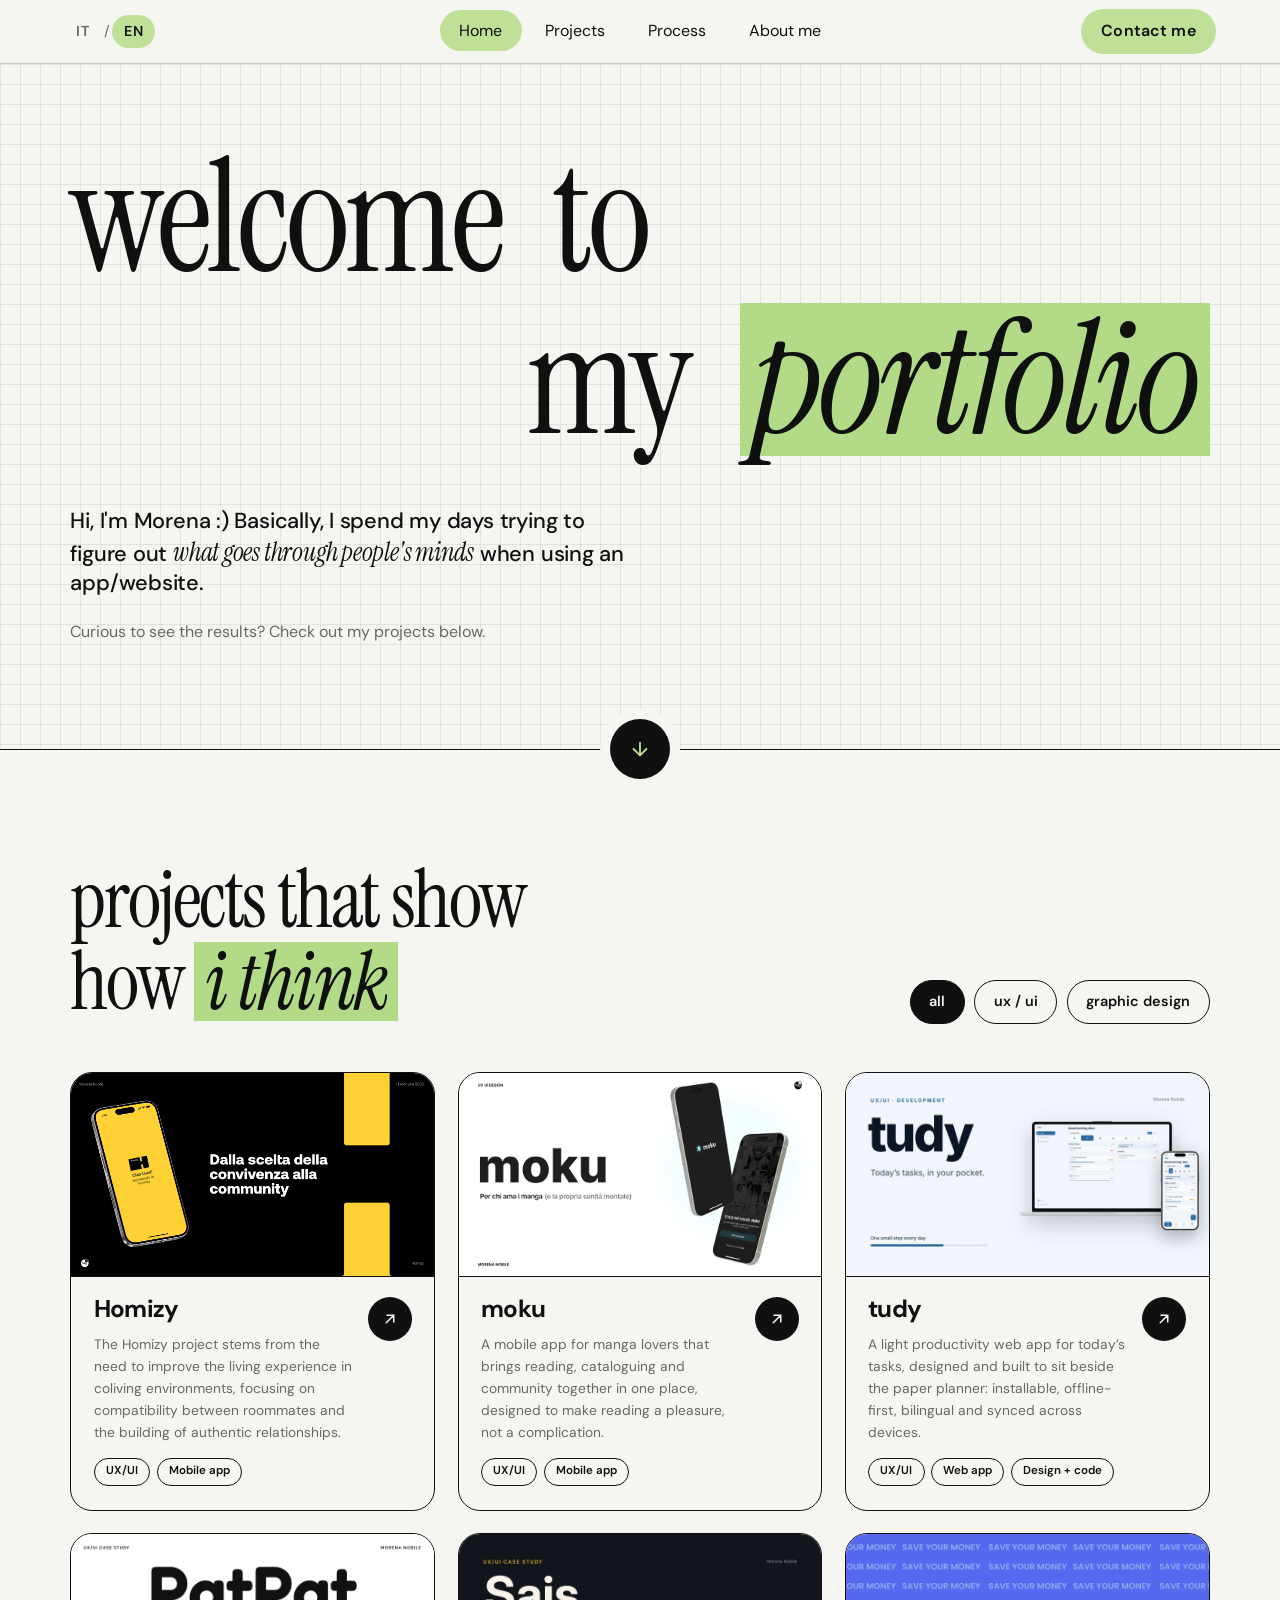
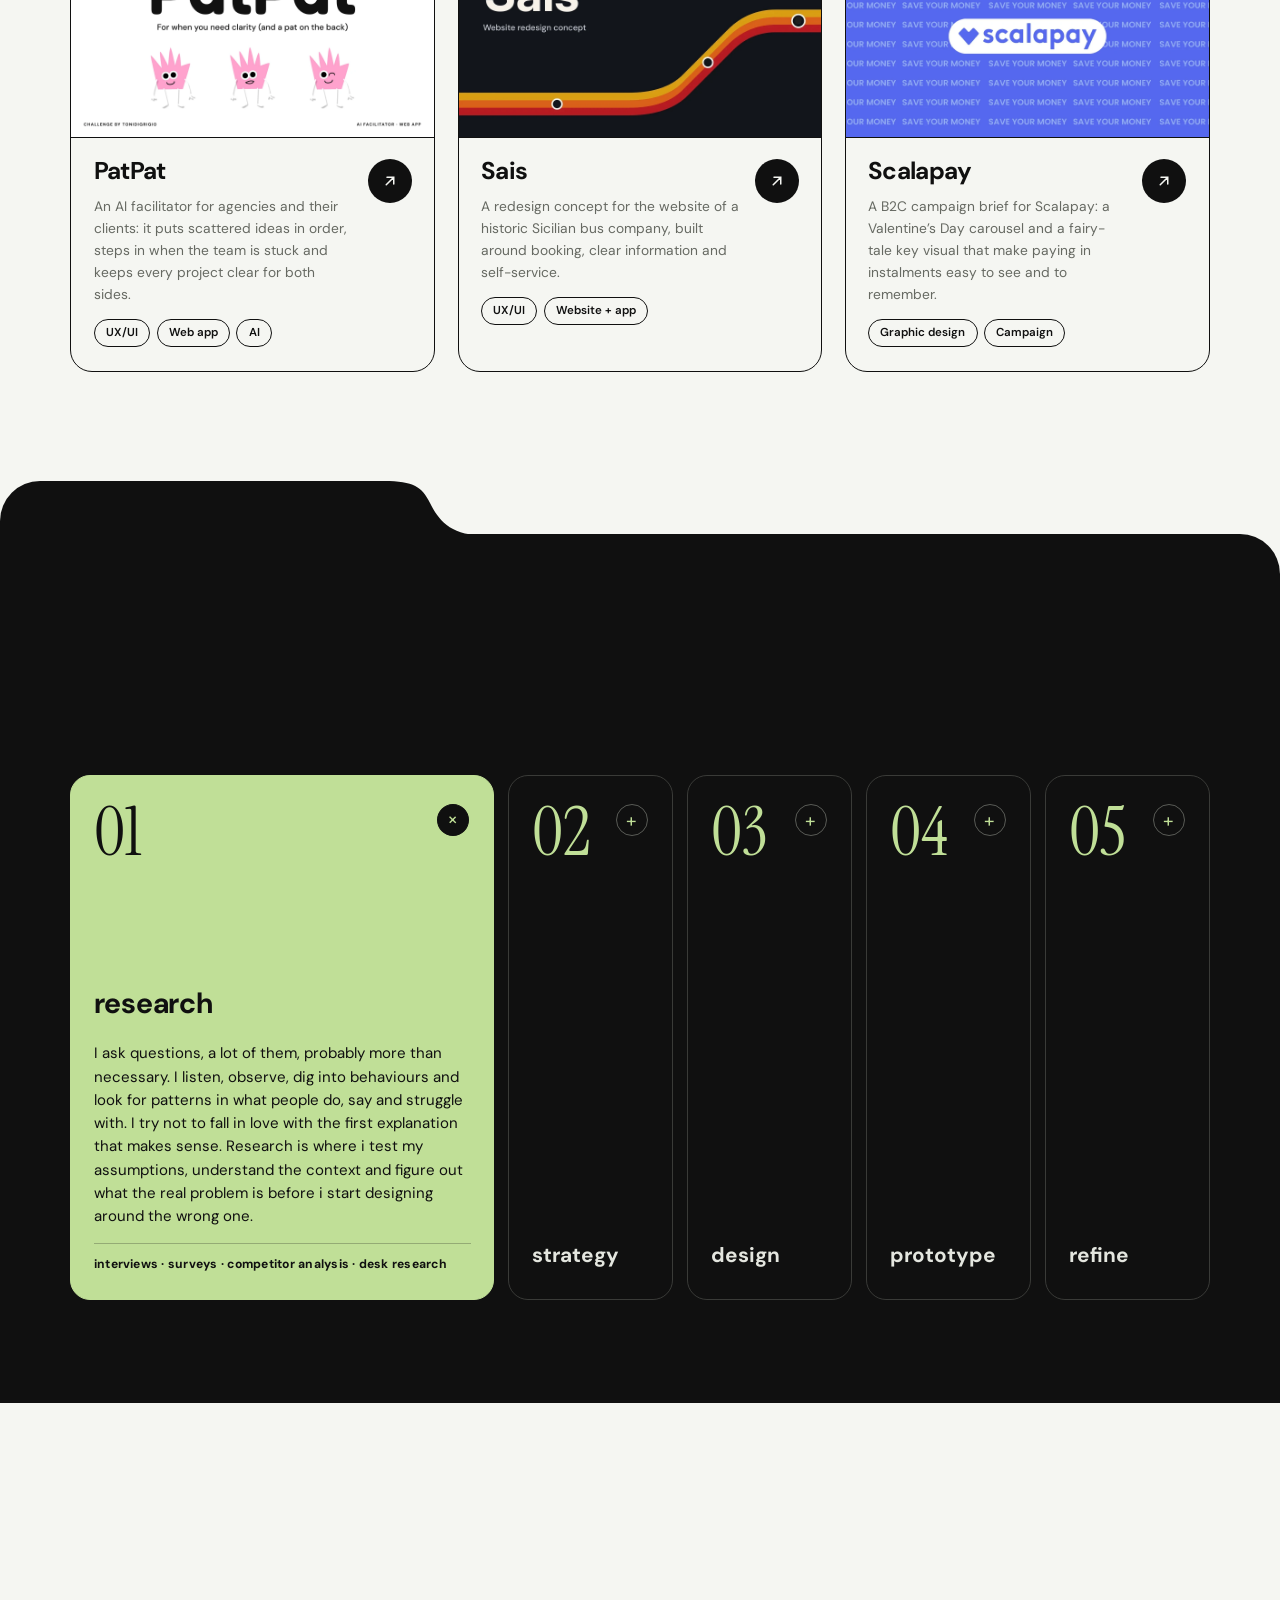
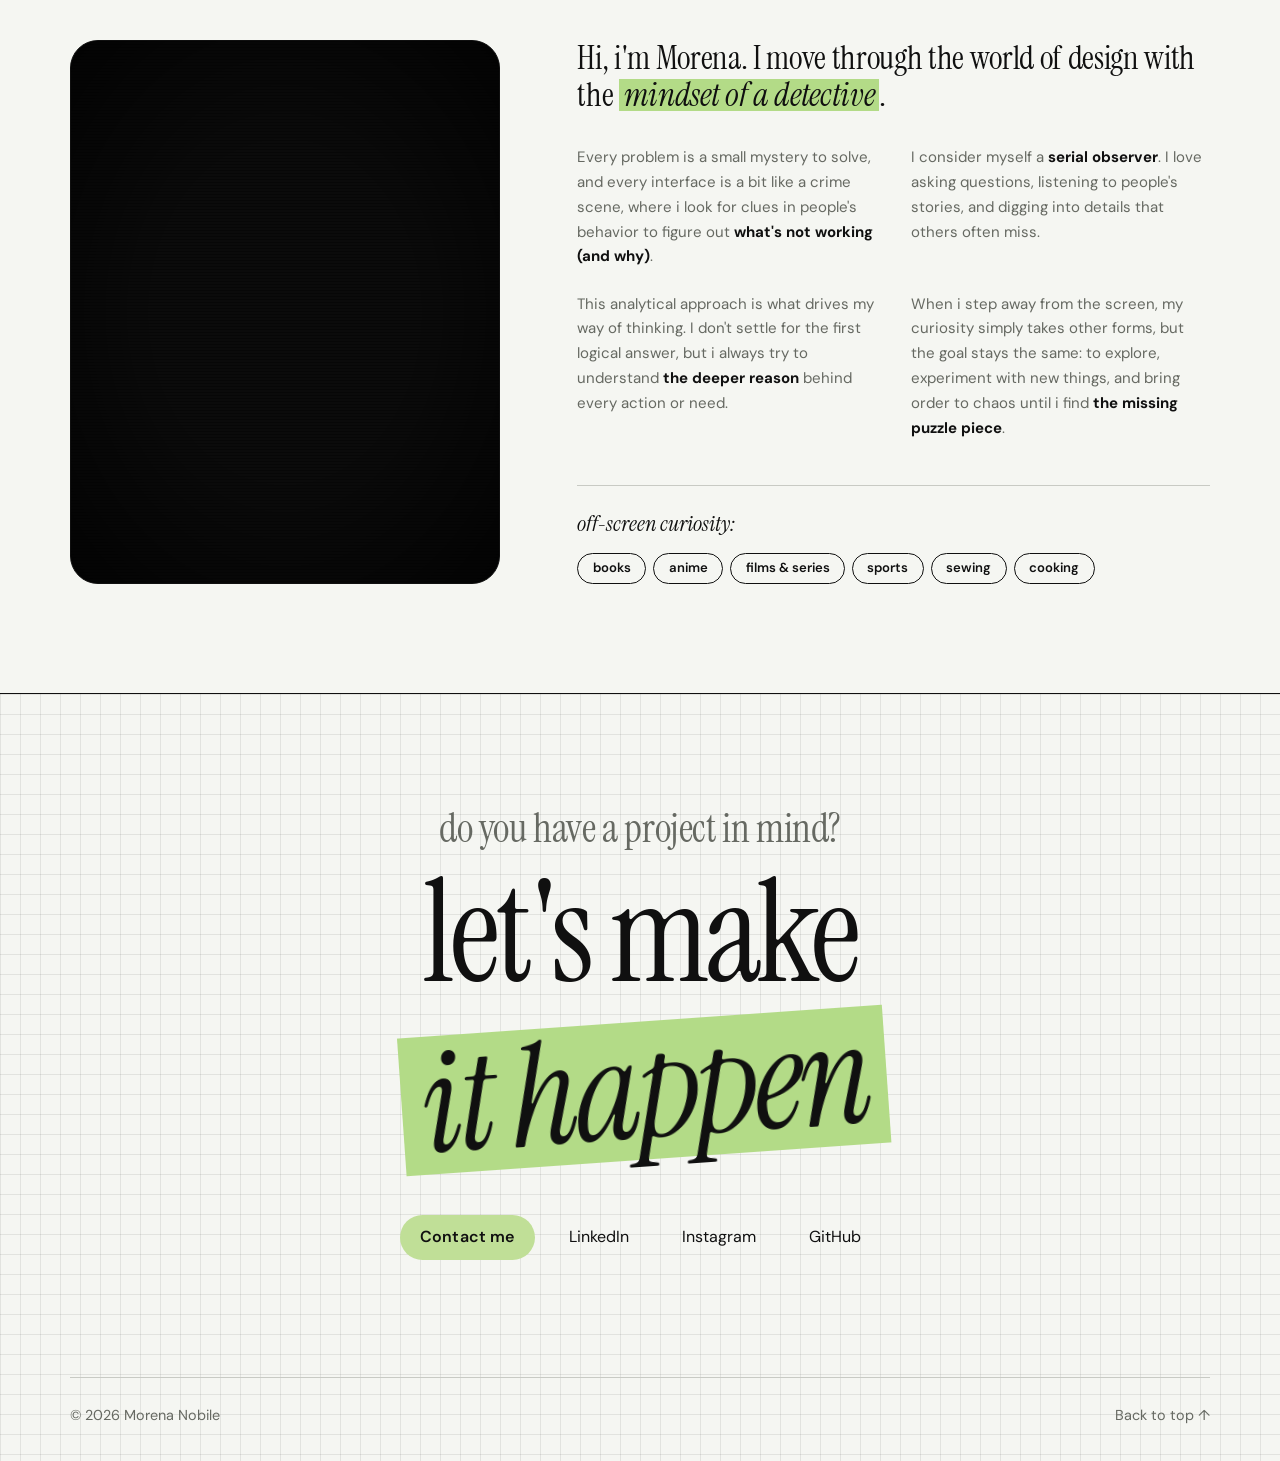
==== commit 5e9775a9: "Add files via upload" ====
--- a/index.html
+++ b/index.html
@@ -6,6 +6,12 @@
   <meta name="viewport" content="width=device-width, initial-scale=1">
   <meta name="description" content="Morena Nobile's portfolio, UX/UI Designer." data-it-content="Portfolio di Morena Nobile, UX/UI Designer.">
   <title data-it="Morena Nobile — UX/UI Designer">Morena Nobile — UX/UI Designer</title>
+  <link rel="icon" href="favicon.ico" sizes="any">
+  <link rel="icon" href="favicon.svg" type="image/svg+xml">
+  <link rel="icon" href="favicon-32x32.png" type="image/png" sizes="32x32">
+  <link rel="apple-touch-icon" href="apple-touch-icon.png">
+  <link rel="manifest" href="site.webmanifest">
+  <meta name="theme-color" content="#f5f6f2">
   <link rel="preconnect" href="https://fonts.googleapis.com">
   <link rel="preconnect" href="https://fonts.gstatic.com" crossorigin>
   <link
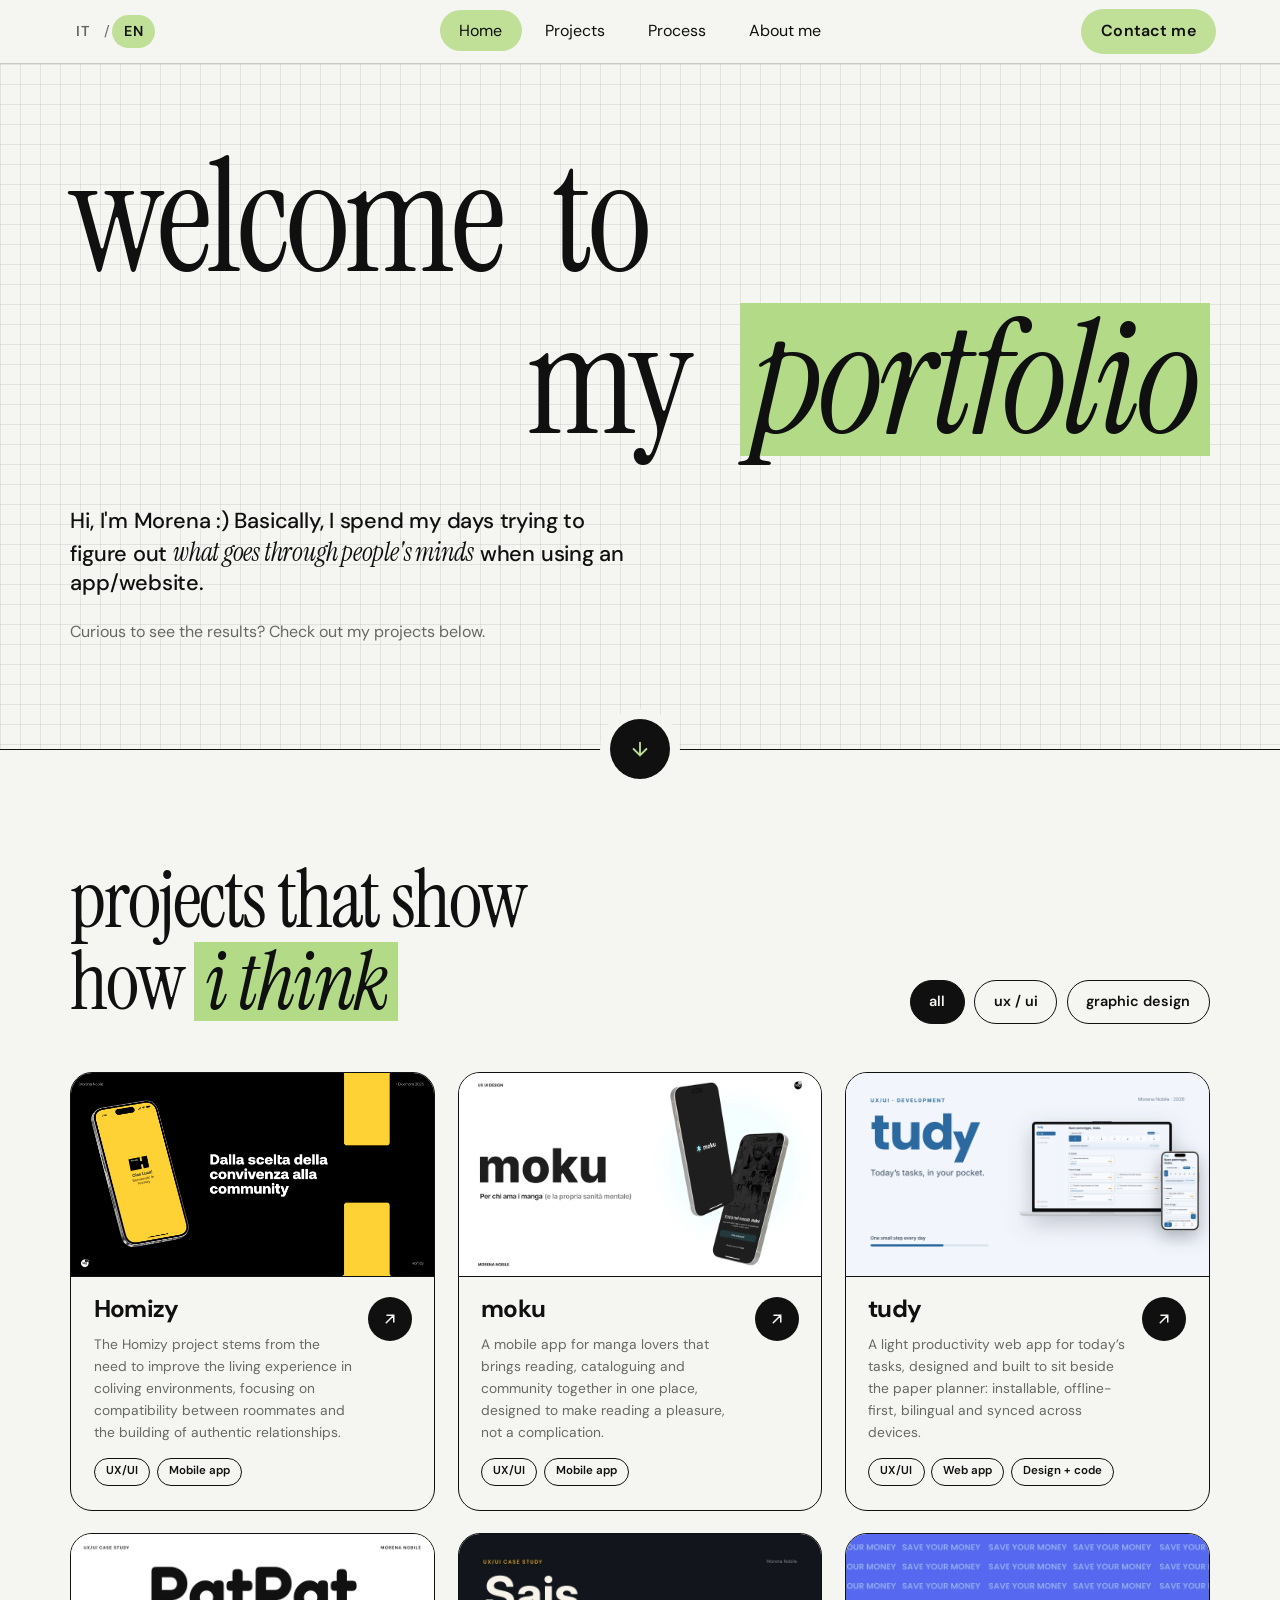
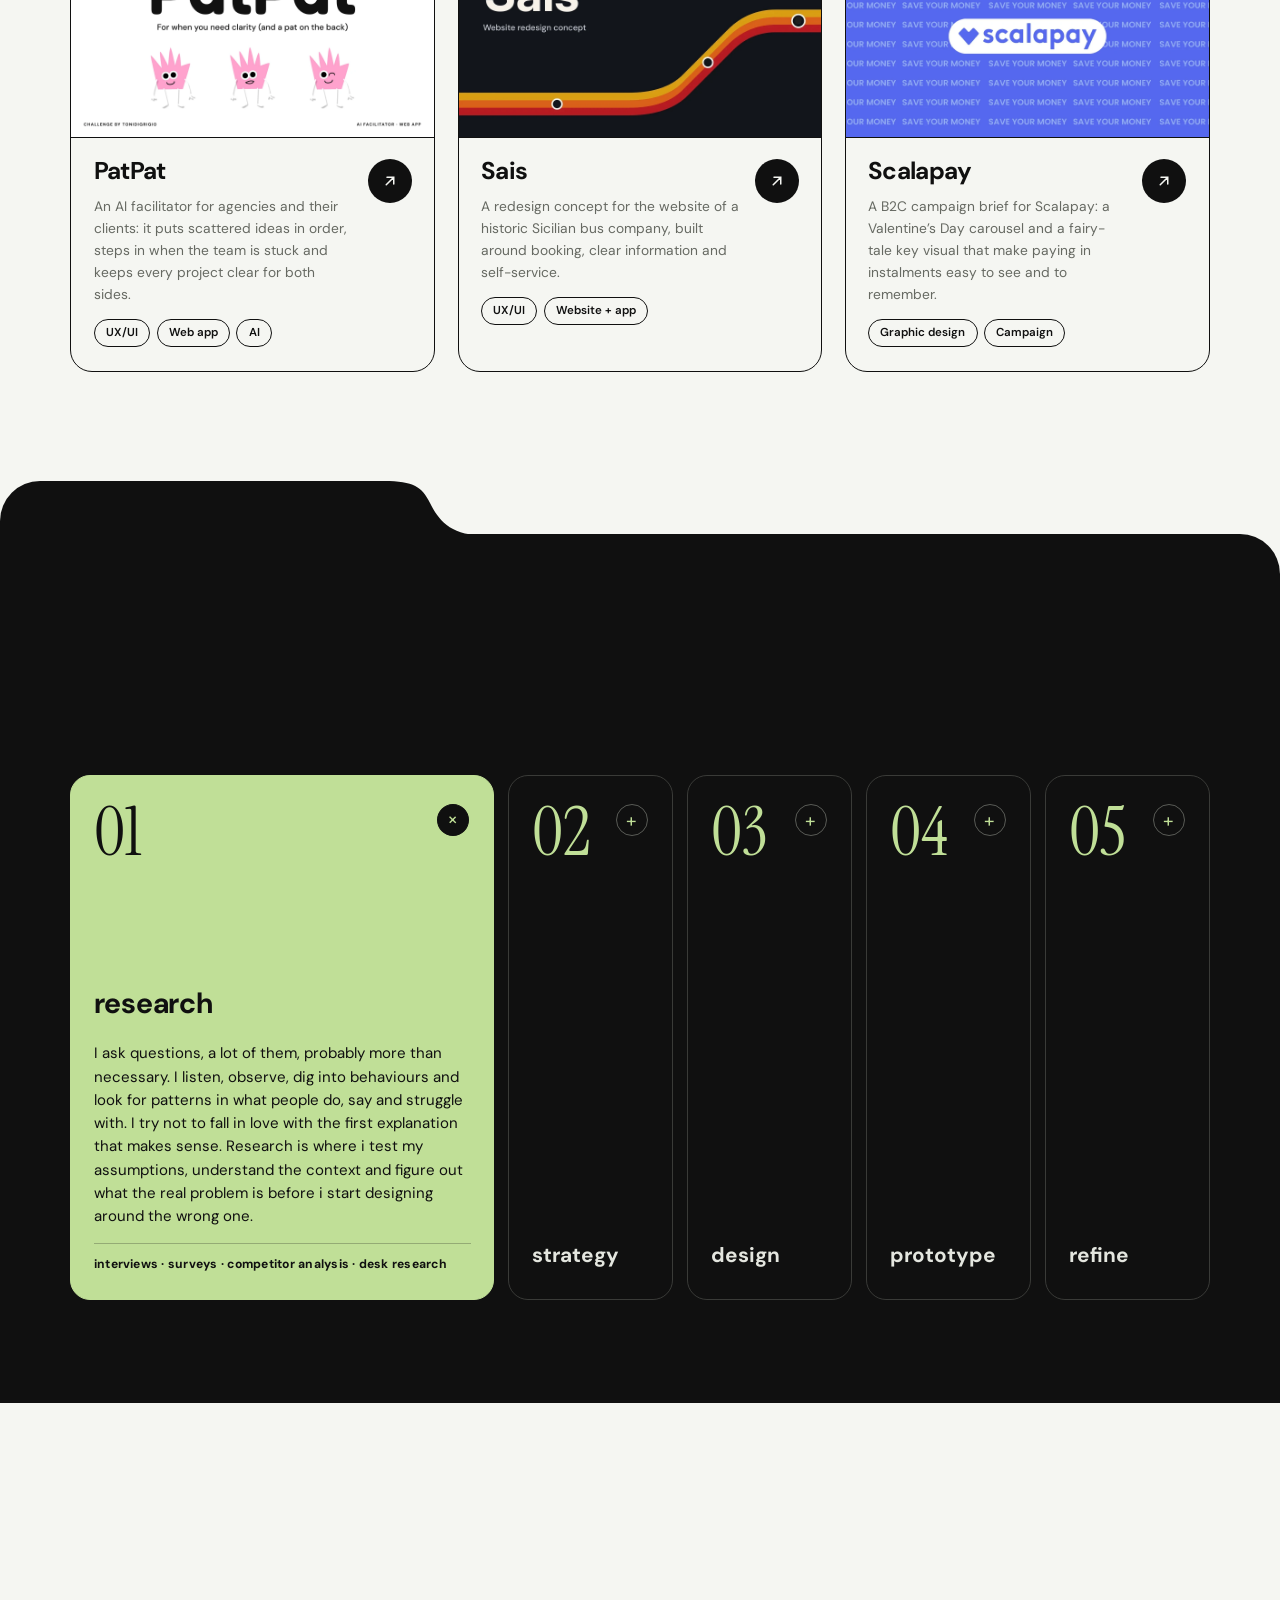
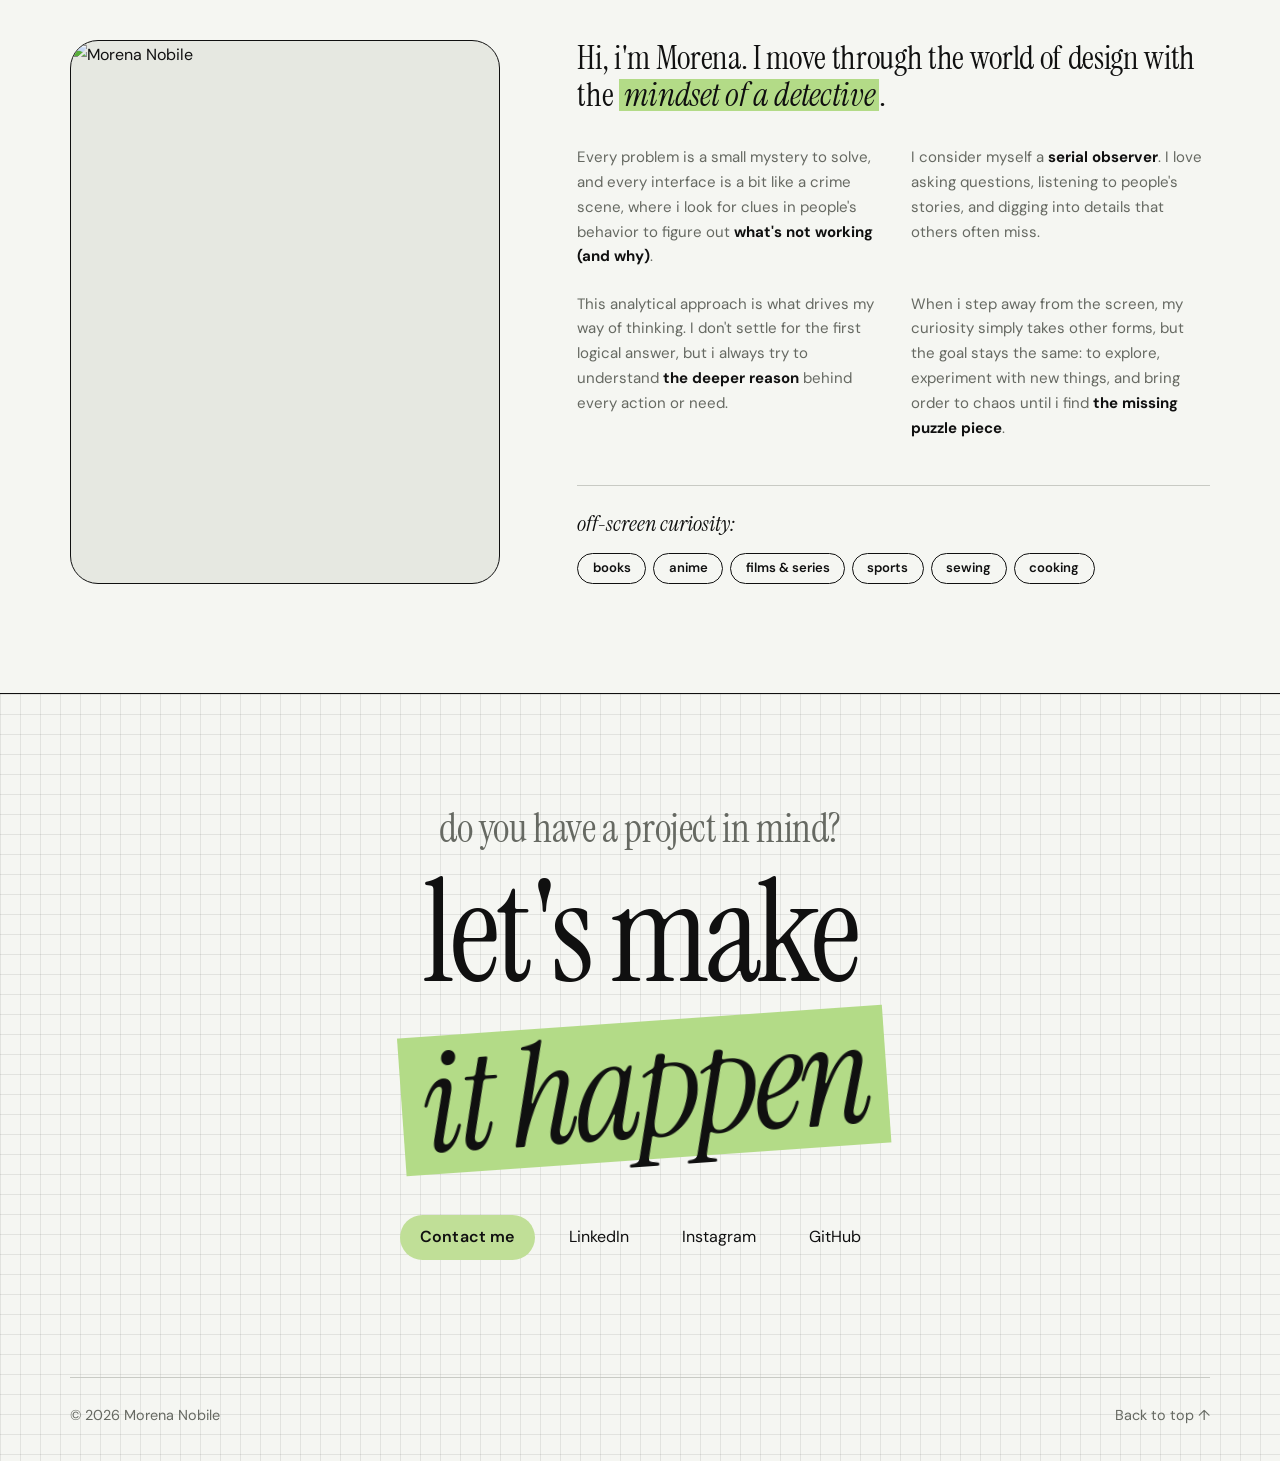
==== commit d371c52c: "Add files via upload" ====
--- a/index.html
+++ b/index.html
@@ -244,12 +244,8 @@
       <h2 class="h-title h-reveal" id="about-title" data-it="chi &lt;span class=&quot;h-mark&quot;&gt;sono :)&lt;/span&gt;">about <span class="h-mark">me :)</span></h2>
 
       <div class="h-about-cols">
-        <!-- FOTO TEMPORANEA: quando hai la nuova foto, sostituisci tutto il blocco "h-photo-error" con:
-             <img src="assets/foto.png" alt="Morena Nobile">  e togli la classe "is-error" qui sotto -->
-        <div class="h-photo h-reveal is-error">
-          <div class="h-photo-error" role="img" aria-label="Photo coming soon" data-it-aria-label="Foto in arrivo">
-            <canvas class="h-glitch-canvas" aria-hidden="true"></canvas>
-          </div>
+        <div class="h-photo h-reveal">
+          <img src="assets/foto.webp" alt="Morena Nobile" data-it-alt="Morena Nobile" width="1400" height="1400" loading="lazy" style="display:block;width:100%;height:auto">
         </div>
 
         <div class="h-about-copy h-reveal">
@@ -418,82 +414,6 @@
         if (document.fonts && document.fonts.ready) document.fonts.ready.then(() => { if (ready) moveTo(home); });
       }
 
-      /* ---- Foto temporanea: schermo "corrotto" in stile glitch ---- */
-      const glitchBox = document.querySelector(".h-photo-error");
-      const glitchCv = glitchBox && glitchBox.querySelector("canvas");
-      if (glitchCv) {
-        const g = glitchCv.getContext("2d");
-        const CH = "ABCDEFGHIJKLMNOPQRSTUVWXYZ0123456789#;:,./*=+-_&%$@!?<>";
-        const still = window.matchMedia("(prefers-reduced-motion: reduce)").matches;
-        let W = 0, H = 0, dpr = 1, rows = [], bars = [], lastLayout = 0, visible = true;
-        const rnd = (a, b) => a + Math.random() * (b - a);
-        const pick = () => CH[Math.floor(Math.random() * CH.length)];
-        const line = n => Array.from({ length: n }, () => (Math.random() < .08 ? " " : pick())).join("");
-
-        function size() {
-          dpr = Math.min(window.devicePixelRatio || 1, 2);
-          W = glitchBox.clientWidth; H = glitchBox.clientHeight;
-          glitchCv.width = W * dpr; glitchCv.height = H * dpr;
-          glitchCv.style.width = W + "px"; glitchCv.style.height = H + "px";
-          g.setTransform(dpr, 0, 0, dpr, 0, 0);
-          layout();
-        }
-        function layout() {
-          const fs = Math.max(9, Math.round(W / 38));
-          const cols = Math.floor((W - 24) / (fs * .62));
-          rows = [];
-          const nRows = Math.floor(rnd(.28, .42) * H / (fs * 1.15));
-          for (let i = 0; i < nRows; i++) rows.push({ t: line(Math.floor(cols * rnd(.35, 1))), fs });
-          bars = [];
-          let y = 18 + nRows * fs * 1.15 + rnd(4, 18);
-          while (y < H - 30) {
-            const hgt = rnd(12, 36), w = rnd(.12, .96) * (W - 24);
-            bars.push({ y, h: hgt, w, step: Math.random() < .35 ? rnd(-.25, .25) * W : 0 });
-            y += hgt + (Math.random() < .55 ? 0 : rnd(3, 16));
-          }
-          lastLayout = performance.now();
-        }
-        function draw(now) {
-          g.fillStyle = "#0b0b0b"; g.fillRect(0, 0, W, H);
-          const flick = Math.random() < .06;
-          // righe di caratteri corrotti
-          rows.forEach((r, i) => {
-            if (Math.random() < .25) {
-              const a = r.t.split(""); for (let k = 0; k < 6; k++) a[Math.floor(Math.random() * a.length)] = pick(); r.t = a.join("");
-            }
-            g.font = "600 " + r.fs + "px ui-monospace, Menlo, Consolas, monospace";
-            g.fillStyle = flick ? "rgba(255,255,255,.95)" : "rgba(230,230,230," + rnd(.65, .9) + ")";
-            const off = Math.random() < .05 ? rnd(-30, 30) : 0;
-            g.fillText(r.t, 12 + off, 14 + (i + 1) * r.fs * 1.15);
-          });
-          // blocchi bianchi a gradini
-          bars.forEach(b => {
-            if (Math.random() < .12) b.w = Math.max(20, Math.min(W - 24, b.w + rnd(-60, 60)));
-            const off = Math.random() < .04 ? rnd(-40, 40) : 0;
-            g.fillStyle = "rgba(240,240,236," + (flick ? 1 : rnd(.85, 1)) + ")";
-            g.fillRect(12 + off, b.y, b.w, b.h);
-            if (b.step) g.fillRect(12 + off, b.y + b.h * .5, Math.max(10, b.w + b.step), b.h * .5);
-          });
-          // ogni tanto una fetta si sposta di lato
-          if (Math.random() < .12) {
-            const sy = rnd(0, H), sh = rnd(6, 40), dx = rnd(-50, 50);
-            g.drawImage(glitchCv, 0, sy * dpr, W * dpr, sh * dpr, dx, sy, W, sh);
-          }
-          if (now - lastLayout > rnd(1400, 2600)) layout();
-        }
-        let last = 0;
-        function loop(now) {
-          if (visible && now - last > 110) { draw(now); last = now; }
-          requestAnimationFrame(loop);
-        }
-        size();
-        window.addEventListener("resize", size);
-        if ("IntersectionObserver" in window) {
-          new IntersectionObserver(es => { visible = es[0].isIntersecting; }).observe(glitchBox);
-        }
-        if (still) draw(0); else requestAnimationFrame(loop);
-      }
-
       /* ---- Voce attiva nella navbar in base alla sezione ---- */
       const navLinks = document.querySelectorAll(".site-header nav a");
       const sections = ["top", "work", "process", "about"].map(id =>
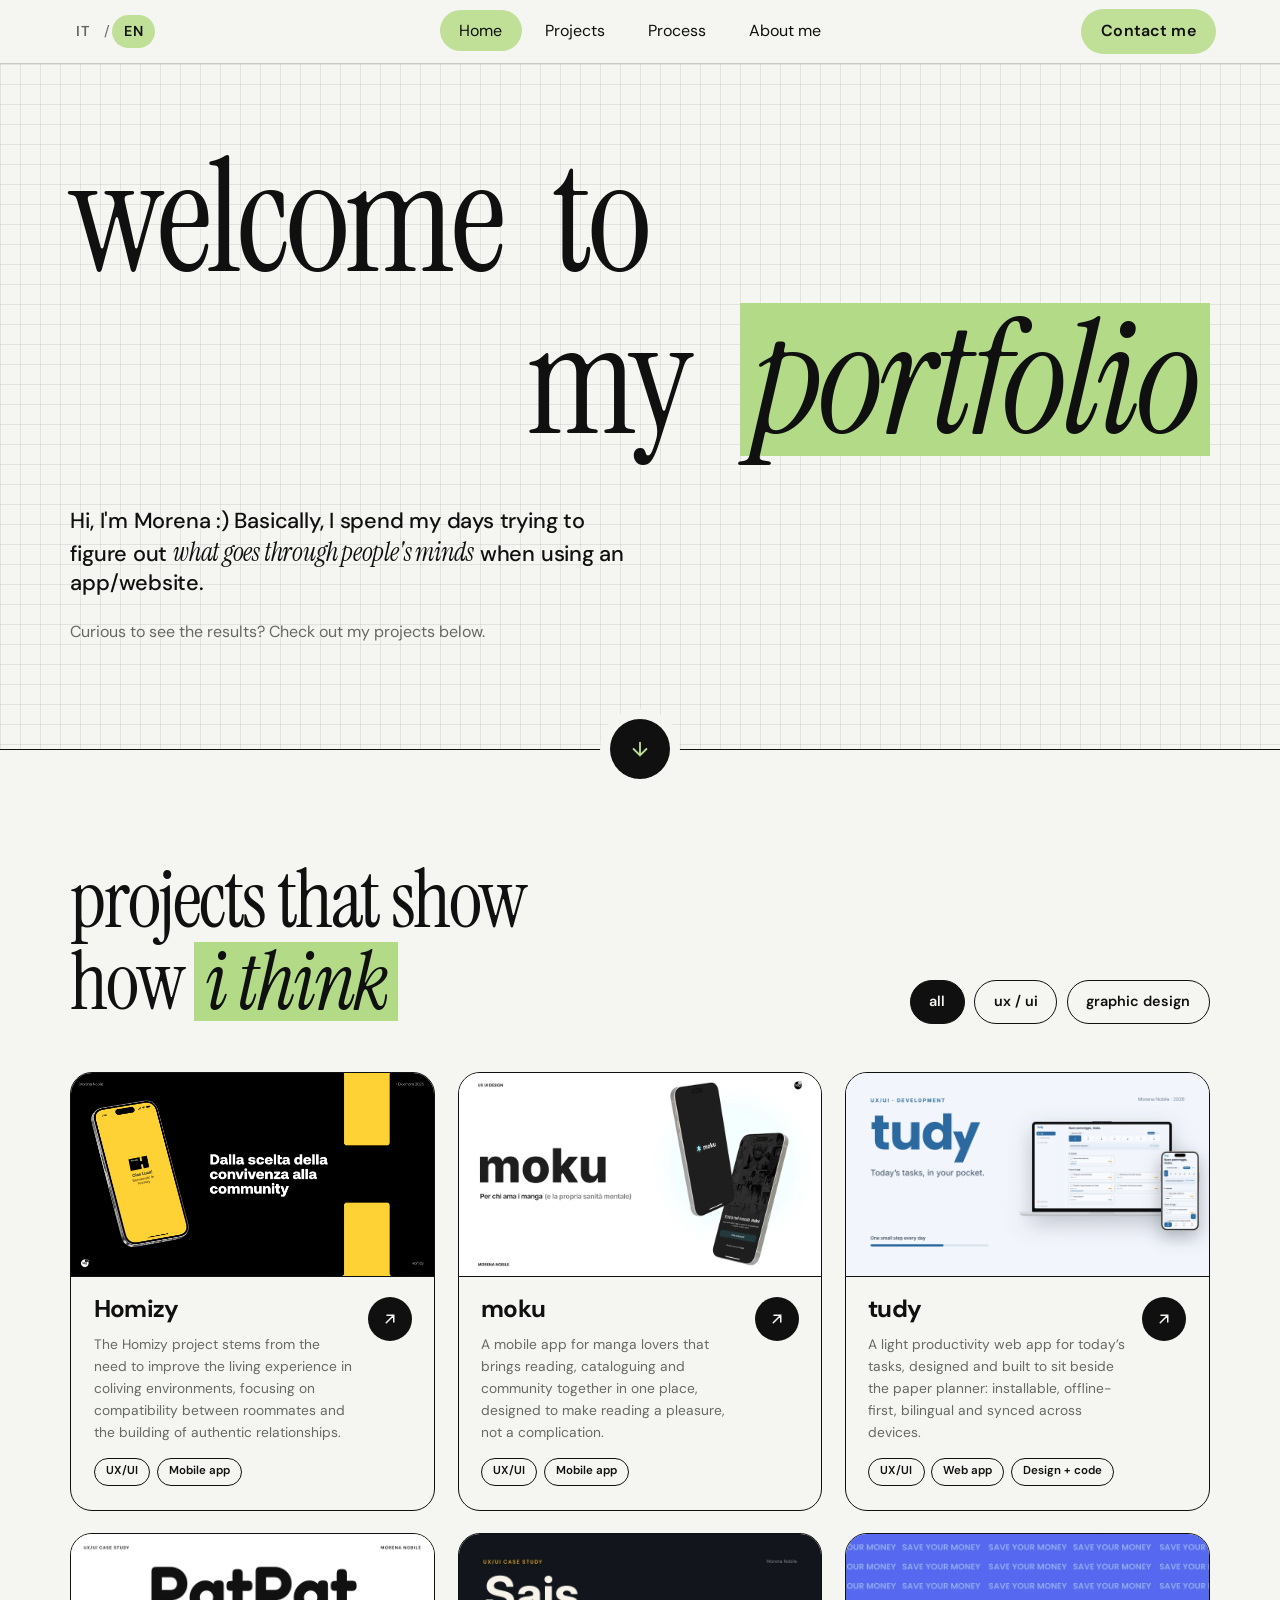
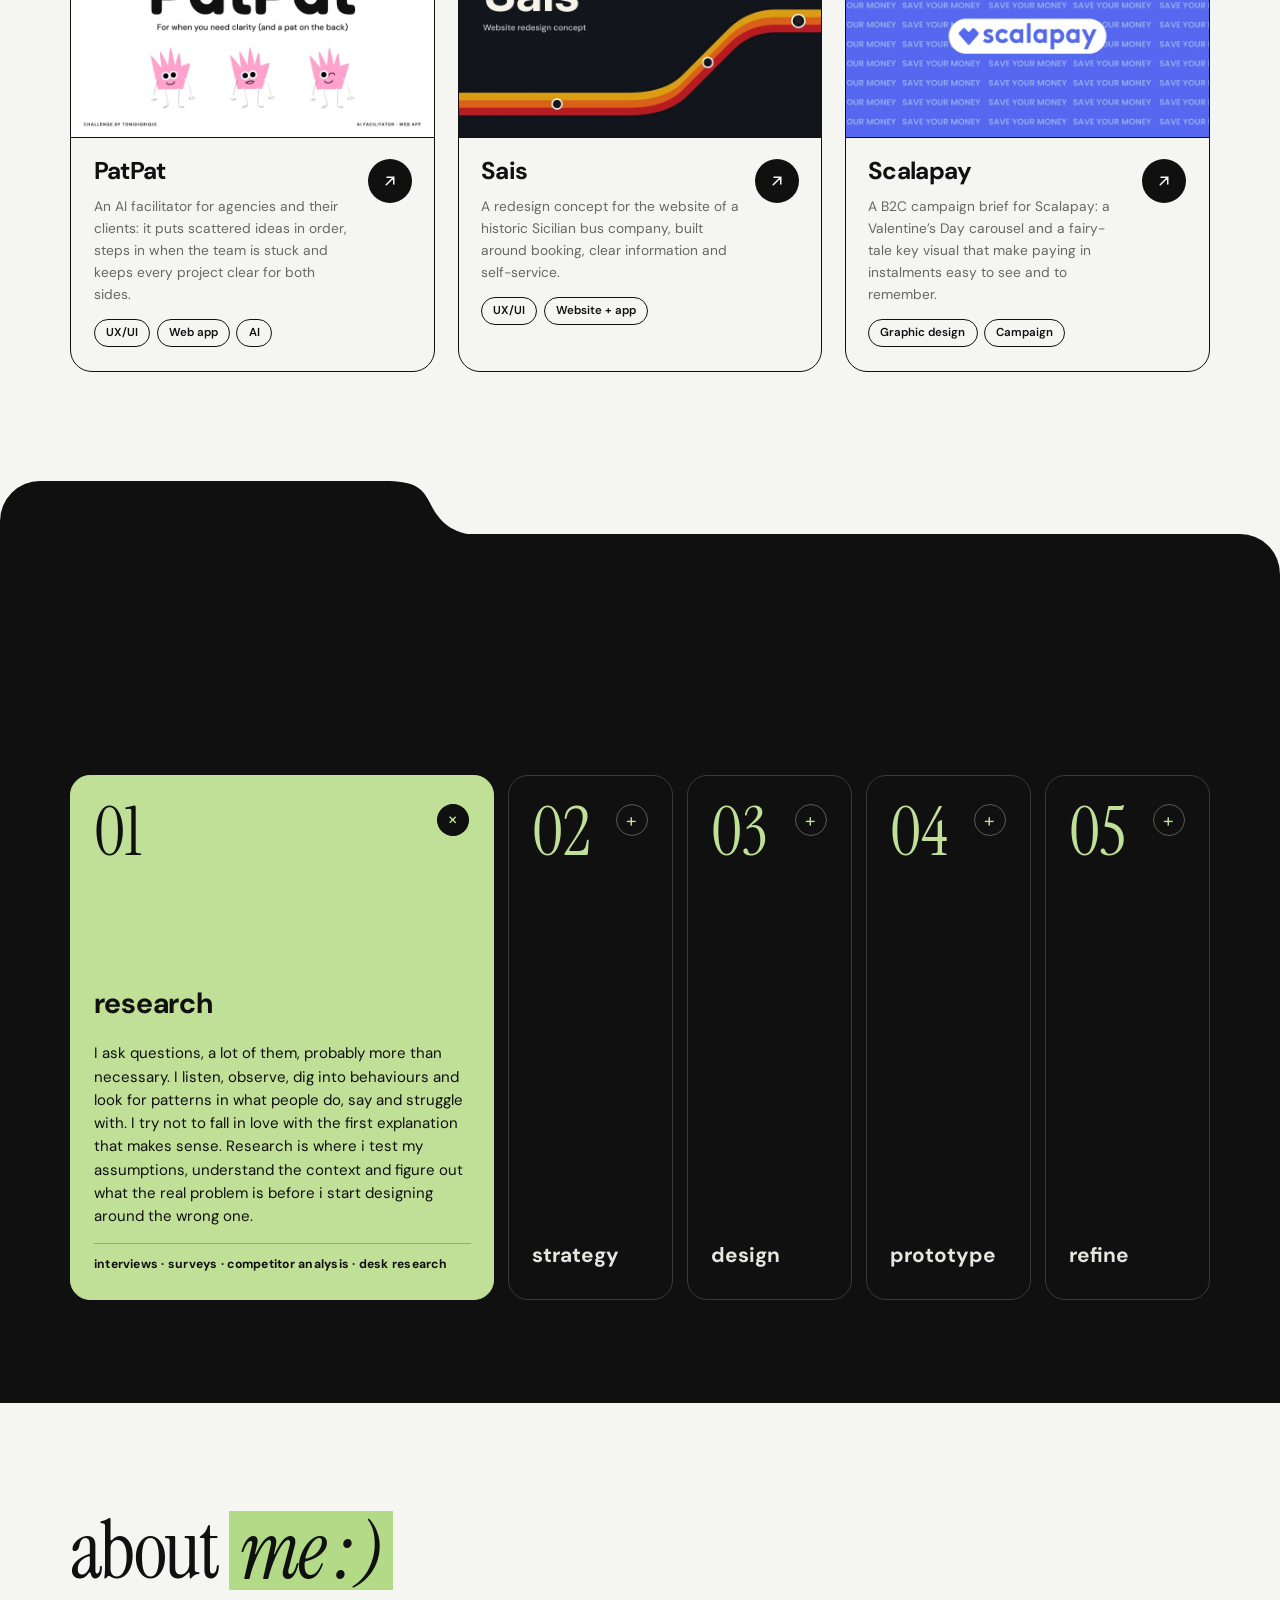
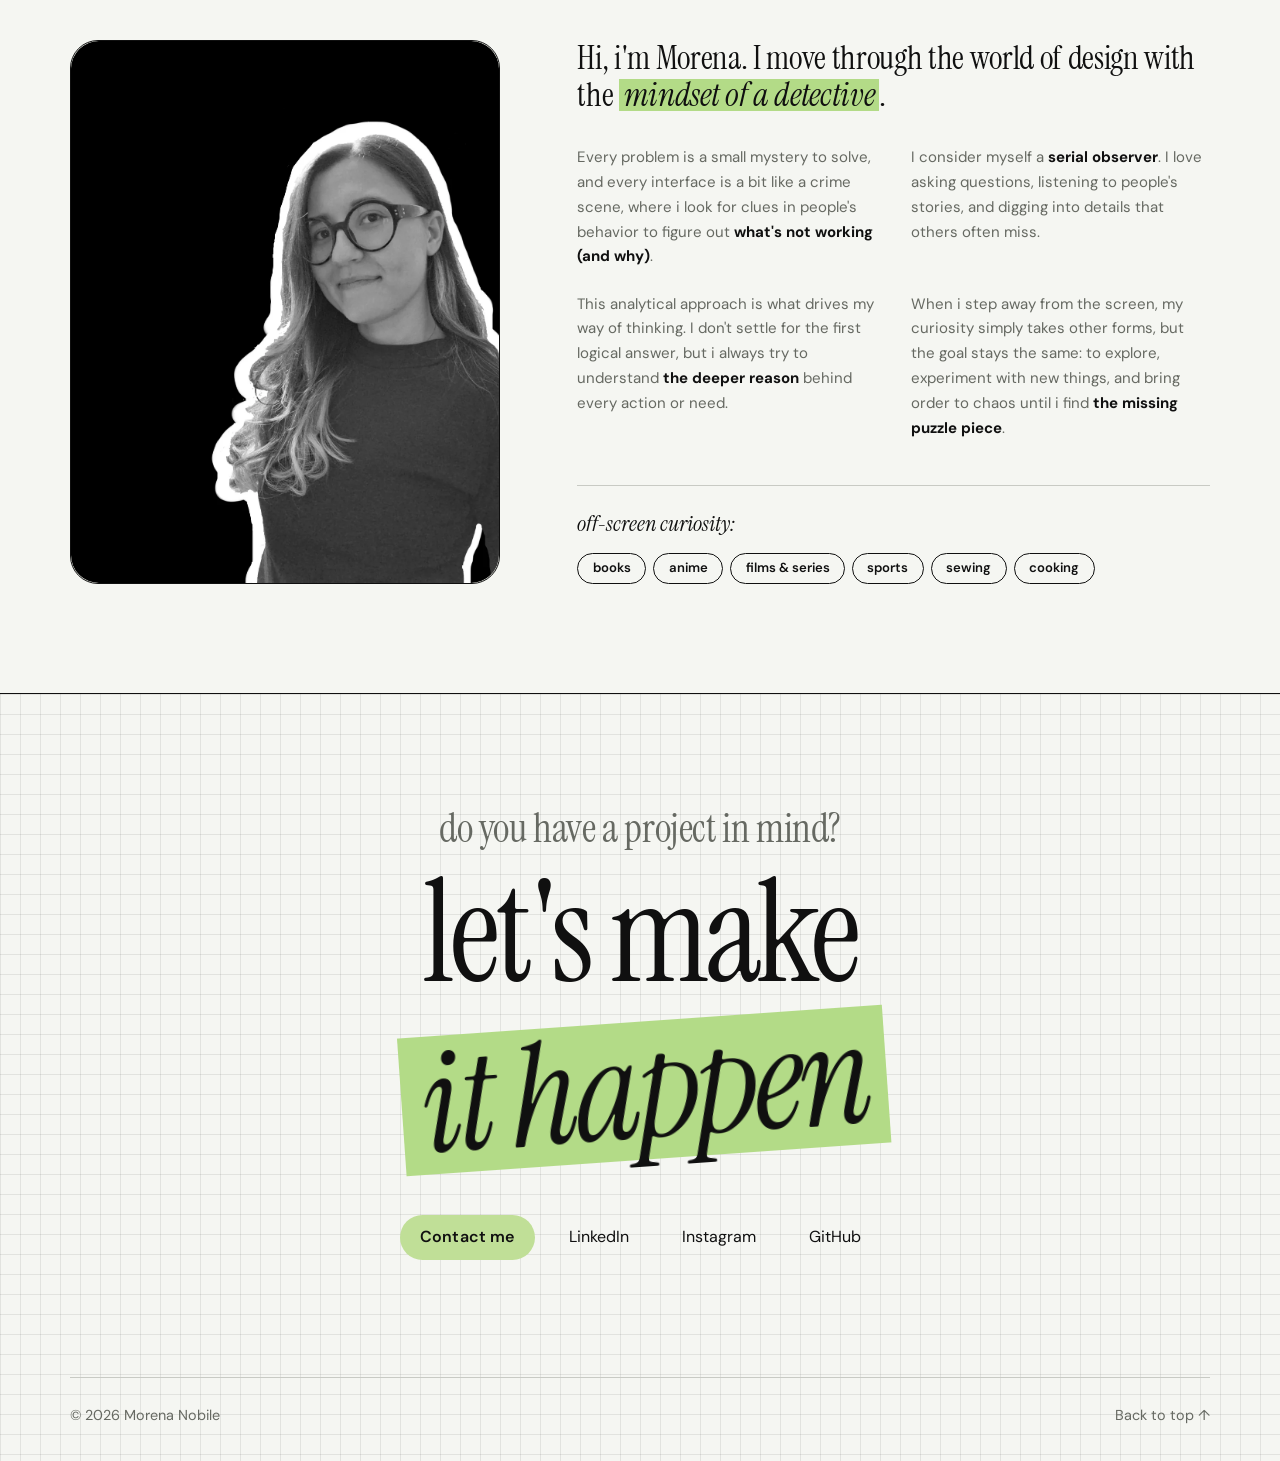
==== commit c4da3947: "Add files via upload" ====
--- a/index.html
+++ b/index.html
@@ -245,7 +245,7 @@
 
       <div class="h-about-cols">
         <div class="h-photo h-reveal">
-          <img src="assets/foto.webp" alt="Morena Nobile" data-it-alt="Morena Nobile" width="1400" height="1400" loading="lazy" style="display:block;width:100%;height:auto">
+          <img src="assets/foto.webp" alt="Morena Nobile" data-it-alt="Morena Nobile" width="1400" height="1400" loading="lazy" style="display:block;width:100%;height:100%;min-height:100%;object-fit:cover;object-position:68% 30%;border-radius:inherit">
         </div>
 
         <div class="h-about-copy h-reveal">
